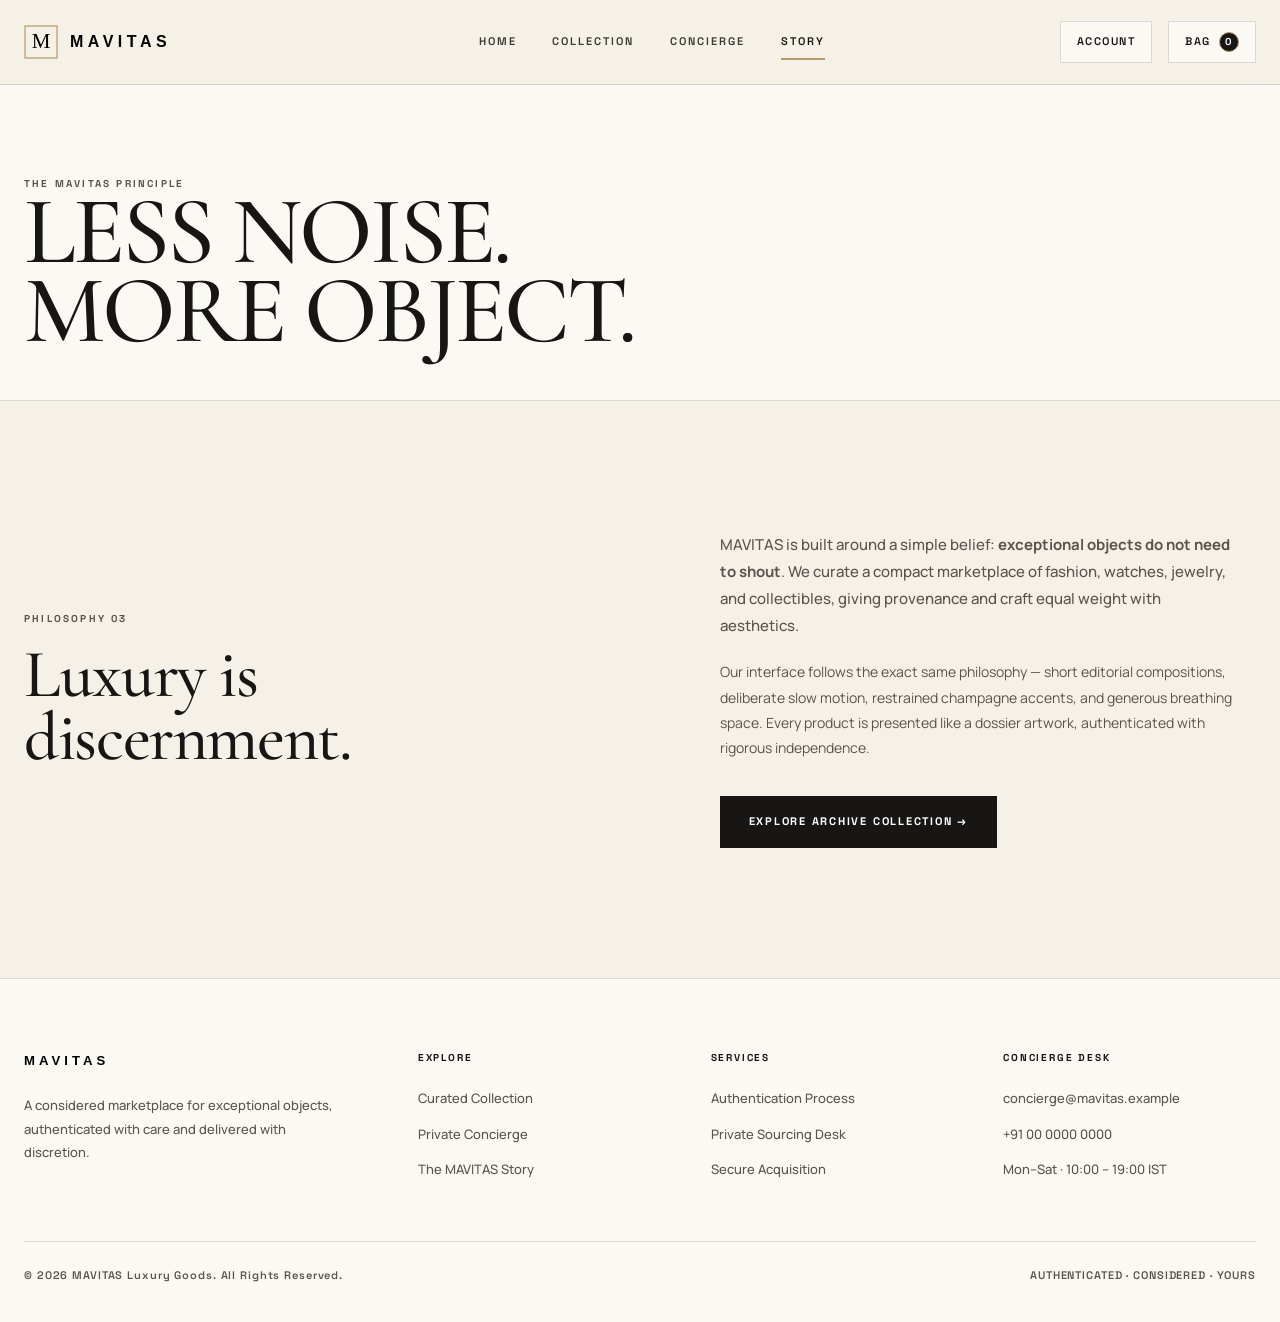
==== about.html @ 067c289b "FirstCommit" ====
<!doctype html>
<html lang="en">
<head>
  <meta charset="utf-8">
  <meta name="viewport" content="width=device-width, initial-scale=1">
  <title>The MAVITAS Story — Quiet Luxury Archive</title>
  <meta name="description" content="Learn about the MAVITAS principle: exceptional objects do not need to shout. Curated provenance and craft.">
  <link rel="stylesheet" href="assets/css/style.css">
</head>
<body>

  <!-- Navigation Header -->
  <header>
    <div class="container nav">
      <a class="logo" href="index.html" aria-label="MAVITAS Home">
        <img src="assets/images/logo.svg" alt="MAVITAS Logo">
      </a>

      <nav class="menu" aria-label="Main Navigation">
        <a href="index.html">Home</a>
        <a href="collection.html">Collection</a>
        <a href="concierge.html">Concierge</a>
        <a href="about.html" class="active">Story</a>
      </nav>

      <div class="actions">
        <a class="icon-btn" href="login.html">Account</a>
        <a class="icon-btn cart-trigger" href="checkout.html">Bag <span class="cart-count">0</span></a>
      </div>
    </div>
  </header>

  <main>
    <!-- Page Hero Section -->
    <section class="page-hero">
      <div class="container">
        <span class="eyebrow">THE MAVITAS PRINCIPLE</span>
        <h1>LESS NOISE.<br>MORE OBJECT.</h1>
      </div>
    </section>

    <!-- Editorial Story Content -->
    <section class="section container">
      <div class="hero-editorial" style="min-height: auto; padding: 20px 0;">
        <div>
          <span class="eyebrow" style="margin-bottom:16px;">PHILOSOPHY 03</span>
          <h2>Luxury is<br>discernment.</h2>
        </div>

        <div>
          <p class="lead" style="margin-top:0;">
            MAVITAS is built around a simple belief: <strong>exceptional objects do not need to shout</strong>. We curate a compact marketplace of fashion, watches, jewelry, and collectibles, giving provenance and craft equal weight with aesthetics.
          </p>
          <p style="color: var(--text-secondary); line-height: 1.8; margin-top: 20px;">
            Our interface follows the exact same philosophy — short editorial compositions, deliberate slow motion, restrained champagne accents, and generous breathing space. Every product is presented like a dossier artwork, authenticated with rigorous independence.
          </p>
          <div style="margin-top: 36px;">
            <a class="btn primary" href="collection.html">Explore Archive Collection →</a>
          </div>
        </div>
      </div>
    </section>
  </main>

  <!-- Footer Component -->
  <footer>
    <div class="container footer-grid">
      <div class="footer-brand">
        <a class="logo" href="index.html">
          <img src="assets/images/logo-wordmark.svg" alt="MAVITAS Wordmark" style="height: 22px;">
        </a>
        <p>
          A considered marketplace for exceptional objects, authenticated with care and delivered with discretion.
        </p>
      </div>

      <div>
        <div class="footer-title">Explore</div>
        <div class="footer-links">
          <a href="collection.html">Curated Collection</a>
          <a href="concierge.html">Private Concierge</a>
          <a href="about.html">The MAVITAS Story</a>
        </div>
      </div>

      <div>
        <div class="footer-title">Services</div>
        <div class="footer-links">
          <a href="concierge.html">Authentication Process</a>
          <a href="concierge.html">Private Sourcing Desk</a>
          <a href="checkout.html">Secure Acquisition</a>
        </div>
      </div>

      <div>
        <div class="footer-title">Concierge Desk</div>
        <div class="footer-links">
          <a href="mailto:concierge@mavitas.example">concierge@mavitas.example</a>
          <a href="tel:+910000000000">+91 00 0000 0000</a>
          <span>Mon–Sat · 10:00 – 19:00 IST</span>
        </div>
      </div>
    </div>

    <div class="container copyright-bar">
      <span>© 2026 MAVITAS Luxury Goods. All Rights Reserved.</span>
      <span>AUTHENTICATED · CONSIDERED · YOURS</span>
    </div>
  </footer>

  <script src="assets/js/main.js"></script>
</body>
</html>
---- assets/css/style.css ----
/* ==========================================================================
   MAVITAS Luxury Marketplace — Editorial Design System
   ========================================================================== */

@import url('https://fonts.googleapis.com/css2?family=Cormorant+Garamond:ital,wght@0,400;0,500;0,600;0,700;1,400;1,500&family=Manrope:wght@400;500;600;700&family=Space+Grotesk:wght@400;500;600;700&display=swap');

:root {
  /* Color Palette — Warm Ivory & Dark Espresso Contrast */
  --bg-primary: #F5F1E8;      /* Warm Ivory */
  --bg-secondary: #E8E0D2;    /* Stone */
  --bg-paper: #FBF9F4;        /* Light Cream Surface */
  --text-main: #171614;       /* Charcoal */
  --text-secondary: #59544D;  /* Dark Taupe for High Contrast */
  --accent-champagne: #B59A68;/* Champagne Gold */
  --accent-champagne-light: #D4BD91;
  --accent-espresso: #24221E; /* Dark Section Espresso */
  --border-line: rgba(23, 22, 20, 0.14);
  --border-champagne: rgba(181, 154, 104, 0.45);

  /* Typography */
  --font-serif: "Cormorant Garamond", Georgia, serif;
  --font-sans: "Manrope", -apple-system, sans-serif;
  --font-label: "Space Grotesk", sans-serif;

  /* Transitions */
  --transition-slow: 0.7s cubic-bezier(0.16, 1, 0.3, 1);
  --transition-medium: 0.4s cubic-bezier(0.16, 1, 0.3, 1);
  --transition-fast: 0.25s ease;
}

*, *::before, *::after {
  box-sizing: border-box;
}

html {
  scroll-behavior: smooth;
  font-size: 16px;
}

body {
  margin: 0;
  padding: 0;
  background-color: var(--bg-primary);
  color: var(--text-main);
  font-family: var(--font-sans);
  font-size: 14px;
  line-height: 1.8;
  -webkit-font-smoothing: antialiased;
  -moz-osx-font-smoothing: grayscale;
  opacity: 1;
  transition: opacity 0.4s ease;
  overflow-x: hidden;
}

body.page-transitioning {
  opacity: 0;
}

/* Custom Selection */
::selection {
  background: var(--accent-champagne);
  color: #FFFFFF;
}

a {
  color: inherit;
  text-decoration: none;
  transition: color var(--transition-fast);
}

img {
  max-width: 100%;
  height: auto;
  display: block;
}

/* Container */
.container {
  width: min(1240px, calc(100% - 48px));
  margin: 0 auto;
}

/* ==========================================================================
   Header & Navigation
   ========================================================================== */

header {
  position: sticky;
  top: 0;
  z-index: 90;
  background: rgba(245, 241, 232, 0.96);
  backdrop-filter: blur(16px);
  -webkit-backdrop-filter: blur(16px);
  border-bottom: 1px solid var(--border-line);
}

.nav {
  height: 84px;
  display: flex;
  align-items: center;
  justify-content: space-between;
  gap: 32px;
}

.logo {
  display: inline-flex;
  align-items: center;
  gap: 12px;
  color: var(--text-main);
}

.logo svg {
  height: 38px;
  width: auto;
}

.menu {
  display: flex;
  align-items: center;
  gap: 36px;
  font-family: var(--font-label);
  font-size: 11px;
  font-weight: 600;
  text-transform: uppercase;
  letter-spacing: 0.18em;
}

.menu a {
  position: relative;
  padding: 4px 0;
  color: var(--text-main);
  opacity: 0.85;
  transition: opacity var(--transition-fast);
}

.menu a:hover,
.menu a.active {
  opacity: 1;
  color: var(--text-main);
}

.menu a::after {
  content: "";
  position: absolute;
  left: 0;
  bottom: -4px;
  width: 0;
  height: 2px;
  background-color: var(--accent-champagne);
  transition: width var(--transition-medium);
}

.menu a:hover::after,
.menu a.active::after {
  width: 100%;
}

.actions {
  display: flex;
  align-items: center;
  gap: 16px;
}

.icon-btn {
  border: 1px solid var(--border-line);
  background: var(--bg-paper);
  font-family: var(--font-label);
  font-size: 11px;
  font-weight: 600;
  text-transform: uppercase;
  letter-spacing: 0.14em;
  color: var(--text-main);
  cursor: pointer;
  display: inline-flex;
  align-items: center;
  gap: 8px;
  padding: 10px 16px;
  transition: border-color var(--transition-fast), background-color var(--transition-fast);
}

.icon-btn:hover {
  border-color: var(--accent-champagne);
  background: #FFFFFF;
}

.cart-count {
  display: inline-grid;
  place-items: center;
  min-width: 20px;
  height: 20px;
  padding: 0 5px;
  border: 1px solid var(--accent-champagne);
  border-radius: 10px;
  font-size: 10px;
  font-weight: 700;
  color: #FFFFFF;
  background: var(--text-main);
}

/* ==========================================================================
   Typography & Buttons
   ========================================================================== */

.eyebrow, .label-small {
  font-family: var(--font-label);
  font-size: 10px;
  font-weight: 700;
  text-transform: uppercase;
  letter-spacing: 0.22em;
  color: var(--text-secondary);
  display: block;
}

h1, h2, h3, .heading-serif {
  font-family: var(--font-serif);
  font-weight: 500;
  margin: 0;
  color: var(--text-main);
}

h1 {
  font-size: clamp(64px, 8.5vw, 120px);
  line-height: 0.82;
  letter-spacing: -0.03em;
}

h2 {
  font-size: clamp(42px, 5.5vw, 68px);
  line-height: 0.92;
  letter-spacing: -0.02em;
}

h3 {
  font-size: clamp(24px, 3vw, 32px);
  line-height: 1.1;
}

p.lead {
  max-width: 520px;
  color: var(--text-secondary);
  font-size: 15px;
  line-height: 1.8;
  margin: 24px 0 0 0;
  font-weight: 500;
}

.btn {
  display: inline-flex;
  align-items: center;
  justify-content: center;
  gap: 12px;
  min-height: 52px;
  padding: 0 28px;
  border: 1px solid var(--text-main);
  background: transparent;
  color: var(--text-main);
  font-family: var(--font-label);
  font-size: 11px;
  font-weight: 700;
  letter-spacing: 0.16em;
  text-transform: uppercase;
  cursor: pointer;
  position: relative;
  overflow: hidden;
  transition: transform var(--transition-medium), border-color var(--transition-medium), background-color var(--transition-medium), color var(--transition-medium);
}

.btn.primary {
  background-color: var(--text-main);
  color: #FFFFFF;
}

.btn:hover {
  transform: translateY(-2px);
  border-color: var(--accent-champagne);
}

.btn.primary:hover {
  background-color: var(--accent-espresso);
  border-color: var(--accent-champagne);
  color: #FFFFFF;
}

.btn-arrow {
  transition: transform var(--transition-medium);
}

.btn:hover .btn-arrow {
  transform: translateX(6px);
}

.link {
  font-family: var(--font-label);
  font-size: 11px;
  font-weight: 700;
  text-transform: uppercase;
  letter-spacing: 0.16em;
  border-bottom: 1.5px solid var(--text-main);
  padding-bottom: 4px;
  display: inline-flex;
  align-items: center;
  gap: 8px;
  transition: border-color var(--transition-fast), color var(--transition-fast);
}

.link:hover {
  border-color: var(--accent-champagne);
  color: var(--accent-champagne);
}

/* ==========================================================================
   Editorial Homepage Sections
   ========================================================================== */

/* Hero Section */
.hero-editorial {
  min-height: calc(100vh - 84px);
  display: grid;
  grid-template-columns: 1.1fr 0.9fr;
  align-items: center;
  gap: 40px;
  padding: 60px 0 80px;
}

.hero-copy {
  display: flex;
  flex-direction: column;
  justify-content: center;
}

.hero-brand-mark {
  font-family: var(--font-label);
  font-size: 12px;
  font-weight: 700;
  letter-spacing: 0.3em;
  color: var(--accent-champagne);
  margin-bottom: 24px;
  text-transform: uppercase;
}

.hero h1 em {
  font-style: italic;
  font-weight: 400;
  color: var(--text-secondary);
}

.hero-actions {
  display: flex;
  gap: 16px;
  margin-top: 40px;
  align-items: center;
  flex-wrap: wrap;
}

.hero-frame {
  position: relative;
  height: min(620px, 75vh);
  background: var(--bg-secondary);
  border: 1px solid var(--border-line);
  overflow: hidden;
}

.hero-frame img {
  width: 100%;
  height: 100%;
  object-fit: cover;
  transition: transform var(--transition-slow);
}

.hero-frame:hover img {
  transform: scale(1.03);
}

.hero-frame-badge {
  position: absolute;
  bottom: 24px;
  left: 24px;
  background: rgba(23, 22, 20, 0.92);
  color: #FFFFFF;
  backdrop-filter: blur(12px);
  padding: 14px 20px;
  border: 1px solid var(--border-champagne);
  font-family: var(--font-label);
  font-size: 10px;
  font-weight: 600;
  letter-spacing: 0.16em;
  text-transform: uppercase;
  display: flex;
  align-items: center;
  gap: 10px;
}

.champagne-dot {
  width: 8px;
  height: 8px;
  background-color: var(--accent-champagne);
  border-radius: 50%;
  display: inline-block;
  box-shadow: 0 0 0 3px rgba(181, 154, 104, 0.35);
  animation: pulse-dot 3s infinite;
}

@keyframes pulse-dot {
  0%, 100% { transform: scale(1); opacity: 1; }
  50% { transform: scale(1.3); opacity: 0.7; }
}

/* Scarcity Ticker Strip */
.strip {
  border-top: 1px solid var(--border-line);
  border-bottom: 1px solid var(--border-line);
  padding: 20px 0;
  background: var(--bg-paper);
  overflow: hidden;
}

.ticker {
  white-space: nowrap;
  animation: ticker 32s linear infinite;
  font-family: var(--font-label);
  font-size: 11px;
  font-weight: 600;
  text-transform: uppercase;
  letter-spacing: 0.24em;
  color: var(--text-main);
}

.ticker span {
  margin: 0 36px;
  color: var(--accent-champagne);
}

@keyframes ticker {
  0% { transform: translateX(0); }
  100% { transform: translateX(-50%); }
}

/* Section Header */
.section {
  padding: 110px 0;
}

.section-head {
  display: flex;
  justify-content: space-between;
  align-items: flex-end;
  margin-bottom: 48px;
  border-bottom: 1px solid var(--border-line);
  padding-bottom: 24px;
}

.section-head-info {
  max-width: 600px;
}

/* Product Cards & Grid */
.grid {
  display: grid;
  grid-template-columns: repeat(3, 1fr);
  gap: 28px;
}

.card {
  background-color: var(--bg-paper);
  border: 1px solid var(--border-line);
  display: flex;
  flex-direction: column;
  position: relative;
  overflow: hidden;
  transition: border-color var(--transition-medium), transform var(--transition-medium), box-shadow var(--transition-medium);
}

.card:hover {
  border-color: var(--accent-champagne);
  transform: translateY(-4px);
  box-shadow: 0 16px 32px rgba(23, 22, 20, 0.06);
}

.card-media {
  aspect-ratio: 4 / 3;
  position: relative;
  overflow: hidden;
  background: var(--bg-secondary);
}

.card-media img {
  width: 100%;
  height: 100%;
  object-fit: cover;
  transition: transform var(--transition-slow);
}

.card:hover .card-media img {
  transform: scale(1.04);
}

.card-status-badge {
  position: absolute;
  top: 16px;
  left: 16px;
  background: rgba(23, 22, 20, 0.92);
  color: #FFFFFF;
  backdrop-filter: blur(8px);
  padding: 6px 12px;
  font-family: var(--font-label);
  font-size: 9px;
  font-weight: 700;
  letter-spacing: 0.18em;
  text-transform: uppercase;
  border: 1px solid var(--border-champagne);
  z-index: 3;
}

.card-body {
  padding: 24px;
  display: flex;
  flex-direction: column;
  flex-grow: 1;
  justify-content: space-between;
  background: var(--bg-paper);
}

.card-title {
  font-family: var(--font-serif);
  font-size: 26px;
  font-weight: 600;
  line-height: 1.1;
  margin-bottom: 12px;
  color: var(--text-main);
}

.card-meta {
  display: flex;
  align-items: center;
  justify-content: space-between;
  color: var(--text-secondary);
  font-size: 13px;
  border-top: 1px solid var(--border-line);
  padding-top: 14px;
  margin-top: auto;
}

.card-price {
  font-family: var(--font-label);
  font-weight: 700;
  color: var(--text-main);
  font-size: 15px;
}

.verified-tag {
  font-family: var(--font-label);
  font-size: 11px;
  font-weight: 600;
  letter-spacing: 0.12em;
  text-transform: uppercase;
  color: var(--accent-champagne);
  display: inline-flex;
  align-items: center;
  gap: 5px;
}

/* ==========================================================================
   Category Cards — Crisp Legibility & Dark Backdrop Overlay
   ========================================================================== */

.category-card {
  position: relative;
  height: 440px;
  overflow: hidden;
  background: var(--accent-espresso);
  color: #FFFFFF;
  display: flex;
  flex-direction: column;
  justify-content: flex-end;
  padding: 0;
  border: 1px solid var(--border-line);
  transition: border-color var(--transition-medium), transform var(--transition-medium);
}

.category-card:hover {
  border-color: var(--accent-champagne);
  transform: translateY(-4px);
}

.category-card-bg {
  position: absolute;
  inset: 0;
  z-index: 0;
  transition: transform var(--transition-slow);
}

.category-card-bg img {
  width: 100%;
  height: 100%;
  object-fit: cover;
  filter: brightness(0.9);
}

.category-card:hover .category-card-bg {
  transform: scale(1.05);
}

/* Dark Gradient Overlay for Guaranteed Text Contrast */
.category-card-overlay {
  position: absolute;
  inset: 0;
  background: linear-gradient(180deg, rgba(23, 22, 20, 0.1) 0%, rgba(23, 22, 20, 0.65) 50%, rgba(23, 22, 20, 0.95) 100%);
  z-index: 1;
}

/* Category Text Content Container with Glass Backdrop */
.category-card-content {
  position: relative;
  z-index: 2;
  padding: 28px 32px;
  background: rgba(23, 22, 20, 0.85);
  backdrop-filter: blur(10px);
  -webkit-backdrop-filter: blur(10px);
  border-top: 1px solid var(--border-champagne);
  margin-top: auto;
}

.category-card-content .eyebrow {
  color: var(--accent-champagne-light) !important;
  font-weight: 700;
  letter-spacing: 0.2em;
  margin-bottom: 6px;
}

.category-card h3 {
  font-size: 38px;
  font-weight: 500;
  color: #FFFFFF !important;
  margin: 4px 0 10px 0;
  text-shadow: 0 2px 4px rgba(0,0,0,0.5);
}

.category-card-desc {
  font-size: 13px;
  color: #E8E0D2 !important;
  line-height: 1.6;
  margin: 0;
  font-weight: 400;
}

/* ==========================================================================
   Authentication Pipeline ("Verified by MAVITAS")
   ========================================================================== */

.dark-section {
  background-color: var(--accent-espresso);
  color: #FFFFFF;
  padding: 110px 0;
  position: relative;
}

.dark-section h2, .dark-section h3 {
  color: #FFFFFF;
}

.dark-section .eyebrow {
  color: var(--accent-champagne-light);
}

.dark-section .text-muted {
  color: #D8CBB5;
}

.auth-pipeline {
  display: grid;
  grid-template-columns: repeat(4, 1fr);
  gap: 24px;
  margin-top: 60px;
}

.auth-step {
  background: rgba(255, 255, 255, 0.05);
  border: 1px solid rgba(181, 154, 104, 0.3);
  padding: 32px 24px;
  position: relative;
  transition: border-color var(--transition-medium), background var(--transition-medium);
}

.auth-step:hover,
.auth-step.active {
  border-color: var(--accent-champagne);
  background: rgba(181, 154, 104, 0.12);
}

.auth-num {
  font-family: var(--font-serif);
  font-size: 48px;
  line-height: 1;
  color: var(--accent-champagne-light);
  margin-bottom: 20px;
  font-weight: 500;
}

.auth-step-title {
  font-family: var(--font-label);
  font-size: 12px;
  font-weight: 700;
  letter-spacing: 0.16em;
  text-transform: uppercase;
  margin-bottom: 10px;
  color: #FFFFFF;
}

.auth-step-desc {
  font-size: 13px;
  color: #E8E0D2;
  line-height: 1.7;
}

/* ==========================================================================
   Page Hero & Collection Catalogue Page
   ========================================================================== */

.page-hero {
  padding: 90px 0 50px;
  border-bottom: 1px solid var(--border-line);
  background: var(--bg-paper);
}

.page-hero h1 {
  font-size: clamp(56px, 7.5vw, 100px);
}

.filters-bar {
  display: flex;
  align-items: center;
  justify-content: space-between;
  gap: 20px;
  margin-top: 36px;
  flex-wrap: wrap;
}

.filters-group {
  display: flex;
  gap: 8px;
  flex-wrap: wrap;
}

.filter-btn {
  border: 1px solid var(--border-line);
  padding: 10px 18px;
  font-family: var(--font-label);
  font-size: 10px;
  font-weight: 700;
  text-transform: uppercase;
  letter-spacing: 0.14em;
  background: var(--bg-primary);
  color: var(--text-main);
  cursor: pointer;
  transition: var(--transition-fast);
}

.filter-btn:hover,
.filter-btn.active {
  background: var(--text-main);
  color: #FFFFFF;
  border-color: var(--text-main);
}

.sort-select {
  border: 1px solid var(--border-line);
  padding: 10px 16px;
  font-family: var(--font-label);
  font-size: 10px;
  font-weight: 700;
  letter-spacing: 0.14em;
  text-transform: uppercase;
  background: var(--bg-primary);
  color: var(--text-main);
  outline: none;
  cursor: pointer;
}

/* ==========================================================================
   Product Dossier Detail Page (`product.html`)
   ========================================================================== */

.product-dossier {
  display: grid;
  grid-template-columns: 1.15fr 0.85fr;
  gap: 64px;
  padding: 70px 0 110px;
}

.dossier-gallery {
  display: flex;
  flex-direction: column;
  gap: 16px;
}

.gallery-main-frame {
  height: 600px;
  background: var(--bg-secondary);
  border: 1px solid var(--border-line);
  position: relative;
  overflow: hidden;
  cursor: zoom-in;
}

.gallery-main-frame img {
  width: 100%;
  height: 100%;
  object-fit: cover;
  transition: transform 0.4s ease;
}

.gallery-thumbs {
  display: flex;
  gap: 14px;
}

.thumb-item {
  width: 90px;
  height: 90px;
  border: 1px solid var(--border-line);
  background: var(--bg-secondary);
  overflow: hidden;
  cursor: pointer;
  opacity: 0.65;
  transition: var(--transition-fast);
}

.thumb-item.active,
.thumb-item:hover {
  opacity: 1;
  border-color: var(--accent-champagne);
}

.thumb-item img {
  width: 100%;
  height: 100%;
  object-fit: cover;
}

.dossier-info {
  display: flex;
  flex-direction: column;
}

.dossier-info h1 {
  font-size: clamp(44px, 5vw, 68px);
  margin: 14px 0 20px;
}

.dossier-price {
  font-family: var(--font-label);
  font-size: 24px;
  font-weight: 700;
  color: var(--text-main);
  margin-bottom: 24px;
}

.dossier-spec-table {
  border-top: 1px solid var(--border-line);
  margin: 32px 0;
}

.spec-row {
  display: flex;
  justify-content: space-between;
  padding: 14px 0;
  border-bottom: 1px solid var(--border-line);
  font-size: 13.5px;
}

.spec-row span {
  color: var(--text-secondary);
  font-weight: 500;
}

.spec-row strong {
  font-weight: 700;
  color: var(--text-main);
}

.dossier-badges {
  display: flex;
  gap: 12px;
  margin-bottom: 28px;
  flex-wrap: wrap;
}

.dossier-badge {
  font-family: var(--font-label);
  font-size: 10px;
  font-weight: 700;
  letter-spacing: 0.14em;
  text-transform: uppercase;
  border: 1px solid var(--border-champagne);
  padding: 6px 12px;
  background: var(--text-main);
  color: #FFFFFF;
}

/* ==========================================================================
   Slide-Out Collection Drawer
   ========================================================================== */

.drawer-curtain {
  position: fixed;
  inset: 0;
  background: rgba(23, 22, 20, 0.65);
  backdrop-filter: blur(4px);
  z-index: 200;
  opacity: 0;
  pointer-events: none;
  transition: opacity 0.4s ease;
}

.drawer-curtain.open {
  opacity: 1;
  pointer-events: auto;
}

.cart-drawer {
  position: fixed;
  top: 0;
  right: 0;
  width: min(460px, 100%);
  height: 100vh;
  background: var(--bg-paper);
  border-left: 1px solid var(--border-line);
  z-index: 210;
  transform: translateX(100%);
  transition: transform 0.5s cubic-bezier(0.16, 1, 0.3, 1);
  display: flex;
  flex-direction: column;
}

.drawer-curtain.open + .cart-drawer,
.cart-drawer.open {
  transform: translateX(0);
}

.drawer-header {
  padding: 28px;
  border-bottom: 1px solid var(--border-line);
  display: flex;
  align-items: center;
  justify-content: space-between;
}

.drawer-header h3 {
  font-family: var(--font-label);
  font-size: 13px;
  font-weight: 700;
  letter-spacing: 0.18em;
  text-transform: uppercase;
}

.drawer-close {
  background: none;
  border: none;
  font-size: 24px;
  cursor: pointer;
  color: var(--text-main);
  padding: 4px;
}

.drawer-items {
  padding: 28px;
  flex-grow: 1;
  overflow-y: auto;
  display: flex;
  flex-direction: column;
  gap: 20px;
}

.drawer-item {
  display: flex;
  gap: 16px;
  border-bottom: 1px solid var(--border-line);
  padding-bottom: 20px;
}

.drawer-item-img {
  width: 76px;
  height: 76px;
  background: var(--bg-secondary);
  border: 1px solid var(--border-line);
  object-fit: cover;
}

.drawer-item-details {
  flex-grow: 1;
  display: flex;
  flex-direction: column;
  justify-content: space-between;
}

.drawer-item-name {
  font-family: var(--font-serif);
  font-size: 20px;
  font-weight: 600;
  line-height: 1.1;
  color: var(--text-main);
}

.drawer-item-price {
  font-family: var(--font-label);
  font-size: 13px;
  font-weight: 700;
  color: var(--text-main);
}

.drawer-item-remove {
  font-family: var(--font-label);
  font-size: 10px;
  font-weight: 600;
  letter-spacing: 0.12em;
  text-transform: uppercase;
  color: var(--text-secondary);
  background: none;
  border: none;
  padding: 0;
  cursor: pointer;
  text-align: left;
}

.drawer-item-remove:hover {
  color: var(--text-main);
  text-decoration: underline;
}

.drawer-footer {
  padding: 28px;
  border-top: 1px solid var(--border-line);
  background: var(--bg-primary);
}

.drawer-subtotal {
  display: flex;
  justify-content: space-between;
  align-items: center;
  font-size: 14px;
  margin-bottom: 20px;
}

.drawer-subtotal strong {
  font-family: var(--font-label);
  font-size: 18px;
  font-weight: 700;
}

/* ==========================================================================
   Checkout & Confirmation Pages
   ========================================================================== */

.checkout-grid {
  display: grid;
  grid-template-columns: 1.1fr 0.9fr;
  gap: 60px;
  padding: 70px 0;
}

.form-box-editorial {
  background: var(--bg-paper);
  border: 1px solid var(--border-line);
  padding: 40px;
}

.field {
  margin-bottom: 24px;
}

.field label {
  display: block;
  font-family: var(--font-label);
  font-size: 10px;
  font-weight: 700;
  text-transform: uppercase;
  letter-spacing: 0.14em;
  margin-bottom: 8px;
  color: var(--text-main);
}

.field input,
.field select,
.field textarea {
  width: 100%;
  padding: 14px 16px;
  border: 1px solid var(--border-line);
  background: var(--bg-primary);
  color: var(--text-main);
  font-family: var(--font-sans);
  font-size: 14px;
  font-weight: 500;
  outline: none;
  transition: border-color var(--transition-fast);
}

.field input:focus,
.field select:focus,
.field textarea:focus {
  border-color: var(--accent-champagne);
}

/* Confirmation Page */
.confirmation-container {
  max-width: 680px;
  margin: 90px auto 120px;
  background: var(--bg-paper);
  border: 1px solid var(--border-line);
  padding: 60px 48px;
  text-align: center;
}

.confirmation-badge {
  width: 64px;
  height: 64px;
  border: 1.5px solid var(--accent-champagne);
  border-radius: 50%;
  display: grid;
  place-items: center;
  margin: 0 auto 32px;
  color: var(--accent-champagne);
  font-size: 28px;
  background: var(--bg-primary);
}

.confirmation-order-num {
  font-family: var(--font-label);
  font-size: 12px;
  font-weight: 700;
  letter-spacing: 0.2em;
  color: var(--accent-champagne);
  margin-bottom: 12px;
}

.order-receipt {
  border-top: 1px solid var(--border-line);
  border-bottom: 1px solid var(--border-line);
  margin: 36px 0;
  padding: 24px 0;
  text-align: left;
}

.receipt-row {
  display: flex;
  justify-content: space-between;
  padding: 10px 0;
  font-size: 13.5px;
}

.receipt-row span {
  color: var(--text-main);
  font-weight: 500;
}

.receipt-row strong {
  font-family: var(--font-label);
  font-weight: 700;
}

/* ==========================================================================
   Footer Component
   ========================================================================== */

footer {
  border-top: 1px solid var(--border-line);
  padding: 70px 0 36px;
  background: var(--bg-paper);
}

.footer-grid {
  display: grid;
  grid-template-columns: 1.4fr 1fr 1fr 1fr;
  gap: 40px;
}

.footer-brand p {
  color: var(--text-secondary);
  font-size: 13px;
  max-width: 320px;
  margin-top: 16px;
  font-weight: 500;
}

.footer-title {
  font-family: var(--font-label);
  font-size: 10px;
  font-weight: 700;
  text-transform: uppercase;
  letter-spacing: 0.18em;
  margin-bottom: 20px;
  color: var(--text-main);
}

.footer-links {
  display: flex;
  flex-direction: column;
  gap: 12px;
  font-size: 13px;
  color: var(--text-secondary);
  font-weight: 500;
}

.footer-links a:hover {
  color: var(--text-main);
}

.copyright-bar {
  margin-top: 60px;
  padding-top: 24px;
  border-top: 1px solid var(--border-line);
  display: flex;
  justify-content: space-between;
  color: var(--text-secondary);
  font-size: 11px;
  font-family: var(--font-label);
  font-weight: 600;
  letter-spacing: 0.08em;
}

/* ==========================================================================
   Custom Floating Cursor
   ========================================================================== */

.custom-cursor {
  position: fixed;
  top: 0;
  left: 0;
  width: 44px;
  height: 44px;
  border: 1px solid var(--accent-champagne);
  border-radius: 50%;
  pointer-events: none;
  z-index: 9999;
  display: flex;
  align-items: center;
  justify-content: center;
  transform: translate(-50%, -50%) scale(0.5);
  opacity: 0;
  transition: transform 0.25s ease, opacity 0.25s ease, background-color 0.25s ease;
}

.custom-cursor-text {
  font-family: var(--font-label);
  font-size: 9px;
  font-weight: 700;
  letter-spacing: 0.14em;
  text-transform: uppercase;
  color: #FFFFFF;
  display: none;
}

.custom-cursor.active {
  opacity: 1;
  transform: translate(-50%, -50%) scale(1);
}

.custom-cursor.hovering-card {
  opacity: 1;
  transform: translate(-50%, -50%) scale(1.4);
  background: var(--text-main);
  border-color: var(--text-main);
}

.custom-cursor.hovering-card .custom-cursor-text {
  display: block;
}

/* ==========================================================================
   Accessibility & Mobile Responsive
   ========================================================================== */

@media (prefers-reduced-motion: reduce) {
  *, ::before, ::after {
    animation-duration: 0.01ms !important;
    animation-iteration-count: 1 !important;
    transition-duration: 0.01ms !important;
    scroll-behavior: auto !important;
  }
}

@media (max-width: 900px) {
  .menu {
    display: none;
  }

  .hero-editorial {
    grid-template-columns: 1fr;
    padding: 30px 0 60px;
  }

  .hero-frame {
    height: 420px;
  }

  .grid {
    grid-template-columns: 1fr;
  }

  .auth-pipeline {
    grid-template-columns: 1fr 1fr;
  }

  .product-dossier, .checkout-grid {
    grid-template-columns: 1fr;
    gap: 40px;
  }

  .gallery-main-frame {
    height: 400px;
  }

  .footer-grid {
    grid-template-columns: 1fr 1fr;
  }

  .custom-cursor {
    display: none !important;
  }
}

@media (max-width: 580px) {
  .auth-pipeline, .footer-grid {
    grid-template-columns: 1fr;
  }

  .confirmation-container {
    padding: 40px 24px;
  }
}
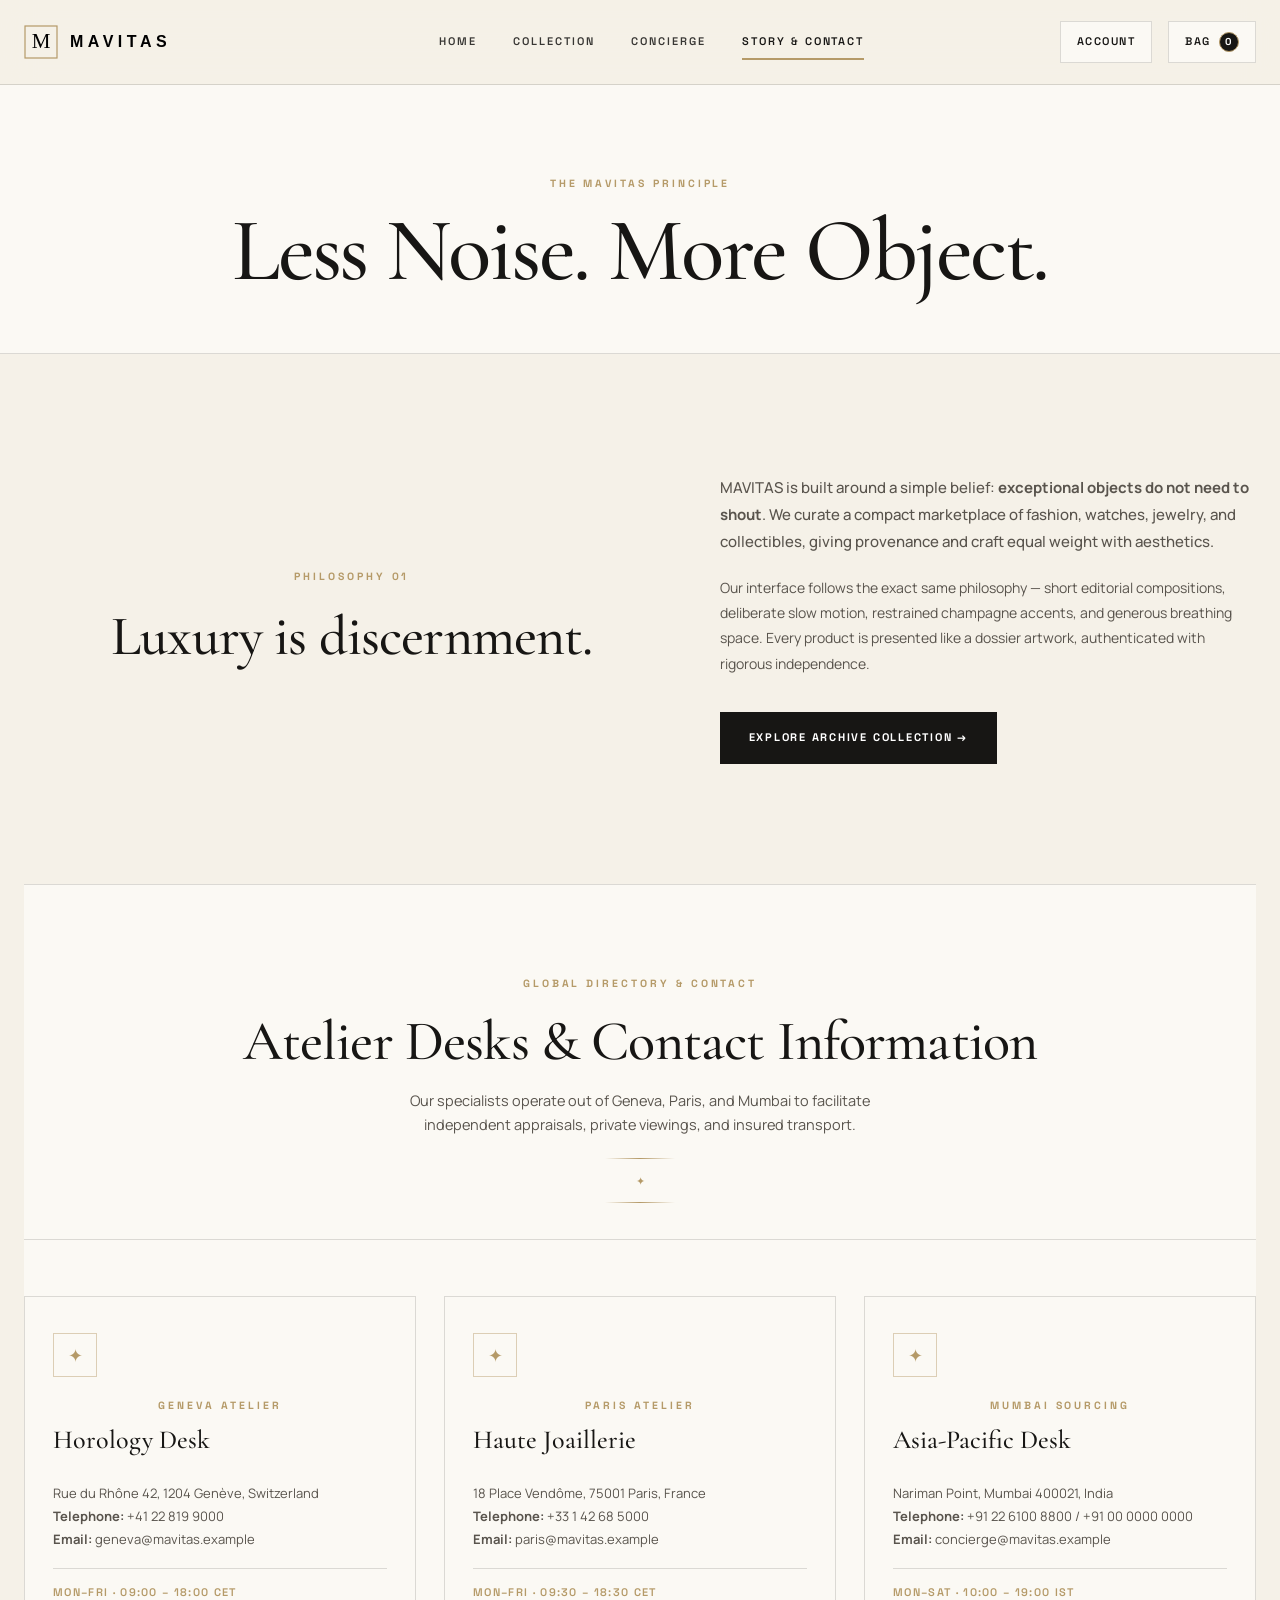
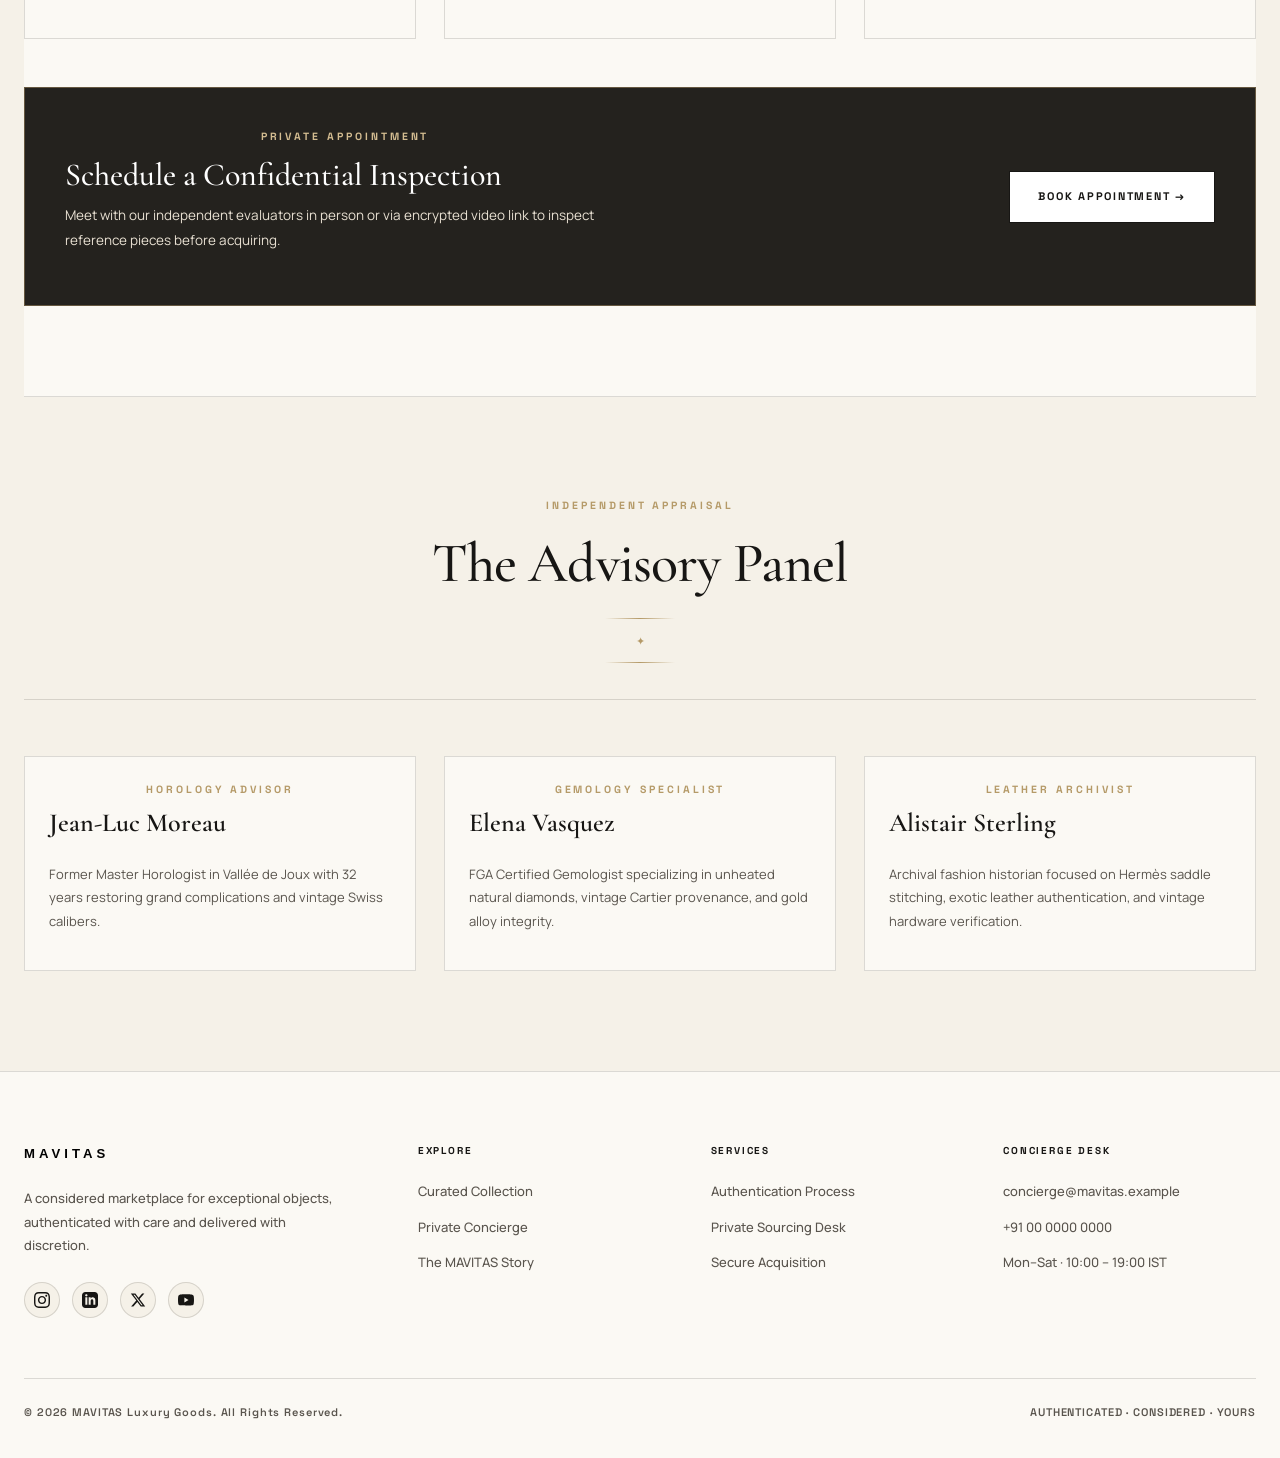
==== commit 188ef43d: "Refine section headings with center alignment, gold accent dividers, and improved typography" ====
--- a/about.html
+++ b/about.html
@@ -3,8 +3,8 @@
 <head>
   <meta charset="utf-8">
   <meta name="viewport" content="width=device-width, initial-scale=1">
-  <title>The MAVITAS Story — Quiet Luxury Archive</title>
-  <meta name="description" content="Learn about the MAVITAS principle: exceptional objects do not need to shout. Curated provenance and craft.">
+  <title>The MAVITAS Story & Contact — Quiet Luxury Archive</title>
+  <meta name="description" content="Learn about the MAVITAS principle and access our global atelier contact details in Geneva, Paris, and Mumbai.">
   <link rel="stylesheet" href="assets/css/style.css">
 </head>
 <body>
@@ -20,7 +20,7 @@
         <a href="index.html">Home</a>
         <a href="collection.html">Collection</a>
         <a href="concierge.html">Concierge</a>
-        <a href="about.html" class="active">Story</a>
+        <a href="about.html" class="active">Story & Contact</a>
       </nav>
 
       <div class="actions">
@@ -35,20 +35,20 @@
     <section class="page-hero">
       <div class="container">
         <span class="eyebrow">THE MAVITAS PRINCIPLE</span>
-        <h1>LESS NOISE.<br>MORE OBJECT.</h1>
-      </div>
-    </section>
-
-    <!-- Editorial Story Content -->
+        <h1>Less Noise. More Object.</h1>
+      </div>
+    </section>
+
+    <!-- Editorial Philosophy Section -->
     <section class="section container">
       <div class="hero-editorial" style="min-height: auto; padding: 20px 0;">
         <div>
-          <span class="eyebrow" style="margin-bottom:16px;">PHILOSOPHY 03</span>
-          <h2>Luxury is<br>discernment.</h2>
+          <span class="eyebrow" style="margin-bottom:16px;">PHILOSOPHY 01</span>
+          <h2>Luxury is discernment.</h2>
         </div>
 
         <div>
-          <p class="lead" style="margin-top:0;">
+          <p class="lead" style="margin-top:0; text-align:left;">
             MAVITAS is built around a simple belief: <strong>exceptional objects do not need to shout</strong>. We curate a compact marketplace of fashion, watches, jewelry, and collectibles, giving provenance and craft equal weight with aesthetics.
           </p>
           <p style="color: var(--text-secondary); line-height: 1.8; margin-top: 20px;">
@@ -60,9 +60,111 @@
         </div>
       </div>
     </section>
+
+    <!-- Section 2: NEW - Global Contact Information & Atelier Desks -->
+    <section class="section container" style="background: var(--bg-paper); border-top: 1px solid var(--border-line); border-bottom: 1px solid var(--border-line); padding: 90px 0;">
+      <div class="section-head">
+        <span class="eyebrow">GLOBAL DIRECTORY & CONTACT</span>
+        <h2>Atelier Desks & Contact Information</h2>
+        <p style="color:var(--text-secondary); max-width:540px; font-size:14.5px; line-height:1.7; text-align:center;">
+          Our specialists operate out of Geneva, Paris, and Mumbai to facilitate independent appraisals, private viewings, and insured transport.
+        </p>
+        <div class="section-head-divider"><span>✦</span></div>
+      </div>
+
+      <div class="contact-grid">
+        <!-- Contact Card 1: Geneva -->
+        <div class="contact-card">
+          <div class="contact-card-icon">✦</div>
+          <span class="eyebrow" style="color:var(--accent-champagne); margin-bottom:8px;">GENEVA ATELIER</span>
+          <h3 style="font-size:26px; margin-bottom:12px;">Horology Desk</h3>
+          <p style="color:var(--text-secondary); font-size:13px; margin-bottom:16px;">
+            Rue du Rhône 42, 1204 Genève, Switzerland<br>
+            <strong>Telephone:</strong> +41 22 819 9000<br>
+            <strong>Email:</strong> geneva@mavitas.example
+          </p>
+          <span class="verified-tag">Mon–Fri · 09:00 – 18:00 CET</span>
+        </div>
+
+        <!-- Contact Card 2: Paris -->
+        <div class="contact-card">
+          <div class="contact-card-icon">✦</div>
+          <span class="eyebrow" style="color:var(--accent-champagne); margin-bottom:8px;">PARIS ATELIER</span>
+          <h3 style="font-size:26px; margin-bottom:12px;">Haute Joaillerie</h3>
+          <p style="color:var(--text-secondary); font-size:13px; margin-bottom:16px;">
+            18 Place Vendôme, 75001 Paris, France<br>
+            <strong>Telephone:</strong> +33 1 42 68 5000<br>
+            <strong>Email:</strong> paris@mavitas.example
+          </p>
+          <span class="verified-tag">Mon–Fri · 09:30 – 18:30 CET</span>
+        </div>
+
+        <!-- Contact Card 3: Mumbai -->
+        <div class="contact-card">
+          <div class="contact-card-icon">✦</div>
+          <span class="eyebrow" style="color:var(--accent-champagne); margin-bottom:8px;">MUMBAI SOURCING</span>
+          <h3 style="font-size:26px; margin-bottom:12px;">Asia-Pacific Desk</h3>
+          <p style="color:var(--text-secondary); font-size:13px; margin-bottom:16px;">
+            Nariman Point, Mumbai 400021, India<br>
+            <strong>Telephone:</strong> +91 22 6100 8800 / +91 00 0000 0000<br>
+            <strong>Email:</strong> concierge@mavitas.example
+          </p>
+          <span class="verified-tag">Mon–Sat · 10:00 – 19:00 IST</span>
+        </div>
+      </div>
+
+      <!-- Private Appointment Booking Banner -->
+      <div style="margin-top: 48px; background: var(--accent-espresso); color: #FFFFFF; padding: 40px; border: 1px solid var(--border-champagne); display: flex; justify-content: space-between; align-items: center; flex-wrap: wrap; gap: 24px;">
+        <div>
+          <span class="eyebrow" style="color:var(--accent-champagne-light); margin-bottom:8px;">PRIVATE APPOINTMENT</span>
+          <h3 style="color:#FFFFFF; font-size:32px;">Schedule a Confidential Inspection</h3>
+          <p style="color:#E8E0D2; font-size:13.5px; margin-top:8px; max-width:560px;">
+            Meet with our independent evaluators in person or via encrypted video link to inspect reference pieces before acquiring.
+          </p>
+        </div>
+        <a class="btn primary" href="concierge.html" style="background:#FFFFFF; color:var(--text-main);">
+          Book Appointment →
+        </a>
+      </div>
+    </section>
+
+    <!-- Section 3: NEW - Independent Advisory Panel -->
+    <section class="section container">
+      <div class="section-head">
+        <span class="eyebrow">INDEPENDENT APPRAISAL</span>
+        <h2>The Advisory Panel</h2>
+        <div class="section-head-divider"><span>✦</span></div>
+      </div>
+
+      <div class="grid">
+        <div class="card">
+          <div class="card-body">
+            <span class="eyebrow" style="color:var(--accent-champagne); margin-bottom:10px;">HOROLOGY ADVISOR</span>
+            <div class="card-title">Jean-Luc Moreau</div>
+            <p style="color:var(--text-secondary); font-size:13px;">Former Master Horologist in Vallée de Joux with 32 years restoring grand complications and vintage Swiss calibers.</p>
+          </div>
+        </div>
+
+        <div class="card">
+          <div class="card-body">
+            <span class="eyebrow" style="color:var(--accent-champagne); margin-bottom:10px;">GEMOLOGY SPECIALIST</span>
+            <div class="card-title">Elena Vasquez</div>
+            <p style="color:var(--text-secondary); font-size:13px;">FGA Certified Gemologist specializing in unheated natural diamonds, vintage Cartier provenance, and gold alloy integrity.</p>
+          </div>
+        </div>
+
+        <div class="card">
+          <div class="card-body">
+            <span class="eyebrow" style="color:var(--accent-champagne); margin-bottom:10px;">LEATHER ARCHIVIST</span>
+            <div class="card-title">Alistair Sterling</div>
+            <p style="color:var(--text-secondary); font-size:13px;">Archival fashion historian focused on Hermès saddle stitching, exotic leather authentication, and vintage hardware verification.</p>
+          </div>
+        </div>
+      </div>
+    </section>
   </main>
 
-  <!-- Footer Component -->
+  <!-- Footer Component with Social Icons -->
   <footer>
     <div class="container footer-grid">
       <div class="footer-brand">
@@ -72,6 +174,22 @@
         <p>
           A considered marketplace for exceptional objects, authenticated with care and delivered with discretion.
         </p>
+
+        <!-- Social Icons -->
+        <div class="footer-socials">
+          <a href="https://instagram.com" target="_blank" rel="noopener" class="social-icon" aria-label="Instagram">
+            <svg viewBox="0 0 24 24"><path d="M12 2.163c3.204 0 3.584.012 4.85.07 3.252.148 4.771 1.691 4.919 4.919.058 1.265.069 1.645.069 4.849 0 3.205-.012 3.584-.069 4.849-.149 3.225-1.664 4.771-4.919 4.919-1.266.058-1.644.07-4.85.07-3.204 0-3.584-.012-4.849-.07-3.26-.149-4.771-1.699-4.919-4.92-.058-1.265-.07-1.644-.07-4.849 0-3.204.013-3.583.07-4.849.149-3.227 1.664-4.771 4.919-4.919 1.266-.057 1.645-.069 4.849-.069zm0-2.163c-3.259 0-3.667.014-4.947.072-4.358.2-6.78 2.618-6.98 6.98-.059 1.281-.073 1.689-.073 4.948 0 3.259.014 3.668.072 4.948.2 4.358 2.618 6.78 6.98 6.98 1.281.058 1.689.072 4.948.072 3.259 0 3.668-.014 4.948-.072 4.354-.2 6.782-2.618 6.979-6.98.059-1.28.073-1.689.073-4.948 0-3.259-.014-3.667-.072-4.947-.196-4.354-2.617-6.78-6.979-6.98-1.281-.059-1.69-.073-4.949-.073zm0 5.838c-3.403 0-6.162 2.759-6.162 6.162s2.759 6.163 6.162 6.163 6.162-2.759 6.162-6.163c0-3.403-2.759-6.162-6.162-6.162zm0 10.162c-2.209 0-4-1.79-4-4 0-2.209 1.791-4 4-4s4 1.791 4 4c0 2.21-1.791 4-4 4zm6.406-11.845c-.796 0-1.441.645-1.441 1.44s.645 1.44 1.441 1.44c.795 0 1.439-.645 1.439-1.44s-.644-1.44-1.439-1.44z"/></svg>
+          </a>
+          <a href="https://linkedin.com" target="_blank" rel="noopener" class="social-icon" aria-label="LinkedIn">
+            <svg viewBox="0 0 24 24"><path d="M19 0h-14c-2.761 0-5 2.239-5 5v14c0 2.761 2.239 5 5 5h14c2.762 0 5-2.239 5-5v-14c0-2.761-2.238-5-5-5zm-11 19h-3v-11h3v11zm-1.5-12.268c-.966 0-1.75-.79-1.75-1.764s.784-1.764 1.75-1.764 1.75.79 1.75 1.764-.783 1.764-1.75 1.764zm13.5 12.268h-3v-5.604c0-3.368-4-3.113-4 0v5.604h-3v-11h3v1.765c1.396-2.586 7-2.777 7 2.476v6.759z"/></svg>
+          </a>
+          <a href="https://x.com" target="_blank" rel="noopener" class="social-icon" aria-label="X Twitter">
+            <svg viewBox="0 0 24 24"><path d="M18.244 2.25h3.308l-7.227 8.26 8.502 11.24H16.17l-5.214-6.817L4.99 21.75H1.68l7.73-8.835L1.254 2.25H8.08l4.713 6.231zm-1.161 17.52h1.833L7.084 4.126H5.117z"/></svg>
+          </a>
+          <a href="https://youtube.com" target="_blank" rel="noopener" class="social-icon" aria-label="YouTube">
+            <svg viewBox="0 0 24 24"><path d="M23.498 6.186a3.016 3.016 0 0 0-2.122-2.136C19.505 3.545 12 3.545 12 3.545s-7.505 0-9.377.505A3.017 3.017 0 0 0 .502 6.186C0 8.07 0 12 0 12s0 3.93.502 5.814a3.016 3.016 0 0 0 2.122 2.136c1.871.505 9.376.505 9.376.505s7.505 0 9.377-.505a3.015 3.015 0 0 0 2.122-2.136C24 15.93 24 12 24 12s0-3.93-.502-5.814zM9.545 15.568V8.432L15.818 12l-6.273 3.568z"/></svg>
+          </a>
+        </div>
       </div>
 
       <div>
--- a/assets/css/style.css
+++ b/assets/css/style.css
@@ -74,7 +74,6 @@
   display: block;
 }
 
-/* Container */
 .container {
   width: min(1240px, calc(100% - 48px));
   margin: 0 auto;
@@ -198,17 +197,21 @@
 }
 
 /* ==========================================================================
-   Typography & Buttons
+   Typography & Center-Aligned Section Headings
    ========================================================================== */
 
 .eyebrow, .label-small {
   font-family: var(--font-label);
-  font-size: 10px;
-  font-weight: 700;
-  text-transform: uppercase;
-  letter-spacing: 0.22em;
-  color: var(--text-secondary);
+  font-size: 10.5px;
+  font-weight: 700;
+  text-transform: uppercase;
+  letter-spacing: 0.28em;
+  color: var(--accent-champagne);
   display: block;
+  text-align: center;
+  margin-left: auto;
+  margin-right: auto;
+  margin-bottom: 14px;
 }
 
 h1, h2, h3, .heading-serif {
@@ -219,31 +222,104 @@
 }
 
 h1 {
-  font-size: clamp(64px, 8.5vw, 120px);
-  line-height: 0.82;
-  letter-spacing: -0.03em;
+  font-size: clamp(52px, 7vw, 100px);
+  line-height: 1.05;
+  letter-spacing: -0.025em;
+  text-align: center;
 }
 
 h2 {
-  font-size: clamp(42px, 5.5vw, 68px);
-  line-height: 0.92;
-  letter-spacing: -0.02em;
+  font-size: clamp(34px, 4.5vw, 56px);
+  line-height: 1.2;
+  letter-spacing: -0.015em;
+  text-align: center;
 }
 
 h3 {
   font-size: clamp(24px, 3vw, 32px);
-  line-height: 1.1;
+  line-height: 1.25;
 }
 
 p.lead {
-  max-width: 520px;
+  max-width: 580px;
   color: var(--text-secondary);
   font-size: 15px;
   line-height: 1.8;
-  margin: 24px 0 0 0;
+  margin: 24px auto 0 auto;
   font-weight: 500;
-}
-
+  text-align: center;
+}
+
+/* Section Header — Beautiful Center Alignment & Symmetry */
+.section-head {
+  display: flex;
+  flex-direction: column;
+  align-items: center;
+  justify-content: center;
+  text-align: center;
+  margin-bottom: 56px;
+  border-bottom: 1px solid var(--border-line);
+  padding-bottom: 36px;
+  position: relative;
+  width: 100%;
+}
+
+.section-head > div,
+.section-head-info {
+  display: flex;
+  flex-direction: column;
+  align-items: center;
+  justify-content: center;
+  text-align: center;
+  width: 100%;
+}
+
+.section-head h2 {
+  max-width: 820px;
+  margin: 0 auto;
+  text-align: center;
+}
+
+.section-head p {
+  max-width: 620px;
+  margin: 14px auto 0 auto;
+  color: var(--text-secondary);
+  font-size: 15px;
+  line-height: 1.7;
+  text-align: center;
+}
+
+.section-head .link {
+  margin-top: 18px;
+  display: inline-flex;
+  align-items: center;
+  justify-content: center;
+}
+
+.section-head-divider {
+  display: flex;
+  align-items: center;
+  justify-content: center;
+  gap: 16px;
+  margin-top: 20px;
+  width: 100%;
+}
+
+.section-head-divider::before,
+.section-head-divider::after {
+  content: "";
+  height: 1px;
+  width: 70px;
+  background: linear-gradient(90deg, transparent, var(--accent-champagne), transparent);
+}
+
+.section-head-divider span {
+  color: var(--accent-champagne);
+  font-size: 11px;
+  line-height: 1;
+}
+
+/* Buttons & Links */
 .btn {
   display: inline-flex;
   align-items: center;
@@ -309,10 +385,9 @@
 }
 
 /* ==========================================================================
-   Editorial Homepage Sections
+   Editorial Sections & Grids
    ========================================================================== */
 
-/* Hero Section */
 .hero-editorial {
   min-height: calc(100vh - 84px);
   display: grid;
@@ -405,7 +480,6 @@
   50% { transform: scale(1.3); opacity: 0.7; }
 }
 
-/* Scarcity Ticker Strip */
 .strip {
   border-top: 1px solid var(--border-line);
   border-bottom: 1px solid var(--border-line);
@@ -435,36 +509,39 @@
   100% { transform: translateX(-50%); }
 }
 
-/* Section Header */
 .section {
-  padding: 110px 0;
-}
-
-.section-head {
-  display: flex;
-  justify-content: space-between;
-  align-items: flex-end;
-  margin-bottom: 48px;
-  border-bottom: 1px solid var(--border-line);
-  padding-bottom: 24px;
-}
-
-.section-head-info {
-  max-width: 600px;
-}
-
-/* Product Cards & Grid */
+  padding: 100px 0;
+}
+
+/* Grids with Equal Height Card Alignment */
 .grid {
   display: grid;
   grid-template-columns: repeat(3, 1fr);
   gap: 28px;
-}
-
+  align-items: stretch;
+}
+
+.grid-4 {
+  display: grid;
+  grid-template-columns: repeat(4, 1fr);
+  gap: 24px;
+  align-items: stretch;
+}
+
+.contact-grid {
+  display: grid;
+  grid-template-columns: repeat(3, 1fr);
+  gap: 28px;
+  align-items: stretch;
+}
+
+/* Card Alignments */
 .card {
   background-color: var(--bg-paper);
   border: 1px solid var(--border-line);
   display: flex;
   flex-direction: column;
+  height: 100%;
   position: relative;
   overflow: hidden;
   transition: border-color var(--transition-medium), transform var(--transition-medium), box-shadow var(--transition-medium);
@@ -481,6 +558,7 @@
   position: relative;
   overflow: hidden;
   background: var(--bg-secondary);
+  flex-shrink: 0;
 }
 
 .card-media img {
@@ -538,6 +616,7 @@
   border-top: 1px solid var(--border-line);
   padding-top: 14px;
   margin-top: auto;
+  width: 100%;
 }
 
 .card-price {
@@ -559,10 +638,7 @@
   gap: 5px;
 }
 
-/* ==========================================================================
-   Category Cards — Crisp Legibility & Dark Backdrop Overlay
-   ========================================================================== */
-
+/* Category Cards */
 .category-card {
   position: relative;
   height: 440px;
@@ -600,7 +676,6 @@
   transform: scale(1.05);
 }
 
-/* Dark Gradient Overlay for Guaranteed Text Contrast */
 .category-card-overlay {
   position: absolute;
   inset: 0;
@@ -608,7 +683,6 @@
   z-index: 1;
 }
 
-/* Category Text Content Container with Glass Backdrop */
 .category-card-content {
   position: relative;
   z-index: 2;
@@ -618,6 +692,7 @@
   -webkit-backdrop-filter: blur(10px);
   border-top: 1px solid var(--border-champagne);
   margin-top: auto;
+  width: 100%;
 }
 
 .category-card-content .eyebrow {
@@ -643,10 +718,113 @@
   font-weight: 400;
 }
 
-/* ==========================================================================
-   Authentication Pipeline ("Verified by MAVITAS")
-   ========================================================================== */
-
+/* Journal Cards */
+.journal-card {
+  background: var(--bg-paper);
+  border: 1px solid var(--border-line);
+  padding: 36px 30px;
+  display: flex;
+  flex-direction: column;
+  height: 100%;
+  justify-content: space-between;
+  transition: border-color var(--transition-medium), transform var(--transition-medium);
+}
+
+.journal-card:hover {
+  border-color: var(--accent-champagne);
+  transform: translateY(-4px);
+}
+
+.journal-card .link {
+  margin-top: auto;
+  align-self: flex-start;
+  padding-top: 12px;
+}
+
+.journal-date {
+  font-family: var(--font-label);
+  font-size: 10px;
+  font-weight: 700;
+  letter-spacing: 0.18em;
+  color: var(--accent-champagne);
+  text-transform: uppercase;
+  margin-bottom: 14px;
+}
+
+.journal-title {
+  font-family: var(--font-serif);
+  font-size: 28px;
+  line-height: 1.15;
+  margin-bottom: 14px;
+}
+
+.journal-excerpt {
+  color: var(--text-secondary);
+  font-size: 13.5px;
+  line-height: 1.7;
+  margin-bottom: 24px;
+}
+
+/* Testimonial Cards */
+.testimonial-card {
+  background: var(--bg-paper);
+  border: 1px solid var(--border-line);
+  padding: 36px;
+  display: flex;
+  flex-direction: column;
+  height: 100%;
+  justify-content: space-between;
+}
+
+.testimonial-quote {
+  font-family: var(--font-serif);
+  font-size: 22px;
+  font-style: italic;
+  line-height: 1.4;
+  margin-bottom: 24px;
+  color: var(--text-main);
+}
+
+.testimonial-author {
+  font-family: var(--font-label);
+  font-size: 11px;
+  font-weight: 700;
+  letter-spacing: 0.16em;
+  text-transform: uppercase;
+  color: var(--accent-champagne);
+  margin-top: auto;
+}
+
+/* Contact Info Cards */
+.contact-card {
+  background: var(--bg-paper);
+  border: 1px solid var(--border-line);
+  padding: 36px 28px;
+  display: flex;
+  flex-direction: column;
+  height: 100%;
+  justify-content: space-between;
+}
+
+.contact-card-icon {
+  width: 44px;
+  height: 44px;
+  border: 1px solid var(--border-champagne);
+  display: grid;
+  place-items: center;
+  color: var(--accent-champagne);
+  font-size: 18px;
+  margin-bottom: 20px;
+}
+
+.contact-card .verified-tag {
+  margin-top: auto;
+  padding-top: 14px;
+  border-top: 1px solid var(--border-line);
+  width: 100%;
+}
+
+/* Authentication Pipeline Steps */
 .dark-section {
   background-color: var(--accent-espresso);
   color: #FFFFFF;
@@ -671,12 +849,16 @@
   grid-template-columns: repeat(4, 1fr);
   gap: 24px;
   margin-top: 60px;
+  align-items: stretch;
 }
 
 .auth-step {
   background: rgba(255, 255, 255, 0.05);
   border: 1px solid rgba(181, 154, 104, 0.3);
   padding: 32px 24px;
+  display: flex;
+  flex-direction: column;
+  height: 100%;
   position: relative;
   transition: border-color var(--transition-medium), background var(--transition-medium);
 }
@@ -710,20 +892,28 @@
   font-size: 13px;
   color: #E8E0D2;
   line-height: 1.7;
-}
-
-/* ==========================================================================
-   Page Hero & Collection Catalogue Page
-   ========================================================================== */
-
+  margin-top: auto;
+}
+
+/* Page Hero — Centered & Elegant */
 .page-hero {
-  padding: 90px 0 50px;
+  padding: 90px 0 60px;
   border-bottom: 1px solid var(--border-line);
   background: var(--bg-paper);
+  text-align: center;
+}
+
+.page-hero .container {
+  display: flex;
+  flex-direction: column;
+  align-items: center;
+  justify-content: center;
 }
 
 .page-hero h1 {
-  font-size: clamp(56px, 7.5vw, 100px);
+  font-size: clamp(52px, 7vw, 96px);
+  line-height: 0.95;
+  margin: 0 auto;
 }
 
 .filters-bar {
@@ -731,7 +921,8 @@
   align-items: center;
   justify-content: space-between;
   gap: 20px;
-  margin-top: 36px;
+  margin-top: 40px;
+  width: 100%;
   flex-wrap: wrap;
 }
 
@@ -776,10 +967,7 @@
   cursor: pointer;
 }
 
-/* ==========================================================================
-   Product Dossier Detail Page (`product.html`)
-   ========================================================================== */
-
+/* Product Dossier Detail */
 .product-dossier {
   display: grid;
   grid-template-columns: 1.15fr 0.85fr;
@@ -897,10 +1085,7 @@
   color: #FFFFFF;
 }
 
-/* ==========================================================================
-   Slide-Out Collection Drawer
-   ========================================================================== */
-
+/* Slide-Out Drawer */
 .drawer-curtain {
   position: fixed;
   inset: 0;
@@ -1047,10 +1232,7 @@
   font-weight: 700;
 }
 
-/* ==========================================================================
-   Checkout & Confirmation Pages
-   ========================================================================== */
-
+/* Checkout & Confirmation */
 .checkout-grid {
   display: grid;
   grid-template-columns: 1.1fr 0.9fr;
@@ -1100,7 +1282,6 @@
   border-color: var(--accent-champagne);
 }
 
-/* Confirmation Page */
 .confirmation-container {
   max-width: 680px;
   margin: 90px auto 120px;
@@ -1157,10 +1338,7 @@
   font-weight: 700;
 }
 
-/* ==========================================================================
-   Footer Component
-   ========================================================================== */
-
+/* Footer Component & Social Icons */
 footer {
   border-top: 1px solid var(--border-line);
   padding: 70px 0 36px;
@@ -1181,6 +1359,38 @@
   font-weight: 500;
 }
 
+.footer-socials {
+  display: flex;
+  align-items: center;
+  gap: 12px;
+  margin-top: 24px;
+}
+
+.social-icon {
+  width: 36px;
+  height: 36px;
+  border: 1px solid var(--border-line);
+  border-radius: 50%;
+  display: grid;
+  place-items: center;
+  color: var(--text-main);
+  background: var(--bg-primary);
+  transition: border-color var(--transition-fast), background-color var(--transition-fast), color var(--transition-fast), transform var(--transition-fast);
+}
+
+.social-icon:hover {
+  border-color: var(--accent-champagne);
+  background: var(--text-main);
+  color: #FFFFFF;
+  transform: translateY(-2px);
+}
+
+.social-icon svg {
+  width: 16px;
+  height: 16px;
+  fill: currentColor;
+}
+
 .footer-title {
   font-family: var(--font-label);
   font-size: 10px;
@@ -1217,10 +1427,7 @@
   letter-spacing: 0.08em;
 }
 
-/* ==========================================================================
-   Custom Floating Cursor
-   ========================================================================== */
-
+/* Custom Cursor */
 .custom-cursor {
   position: fixed;
   top: 0;
@@ -1265,10 +1472,7 @@
   display: block;
 }
 
-/* ==========================================================================
-   Accessibility & Mobile Responsive
-   ========================================================================== */
-
+/* Mobile Responsiveness */
 @media (prefers-reduced-motion: reduce) {
   *, ::before, ::after {
     animation-duration: 0.01ms !important;
@@ -1292,7 +1496,7 @@
     height: 420px;
   }
 
-  .grid {
+  .grid, .grid-4, .contact-grid {
     grid-template-columns: 1fr;
   }
 
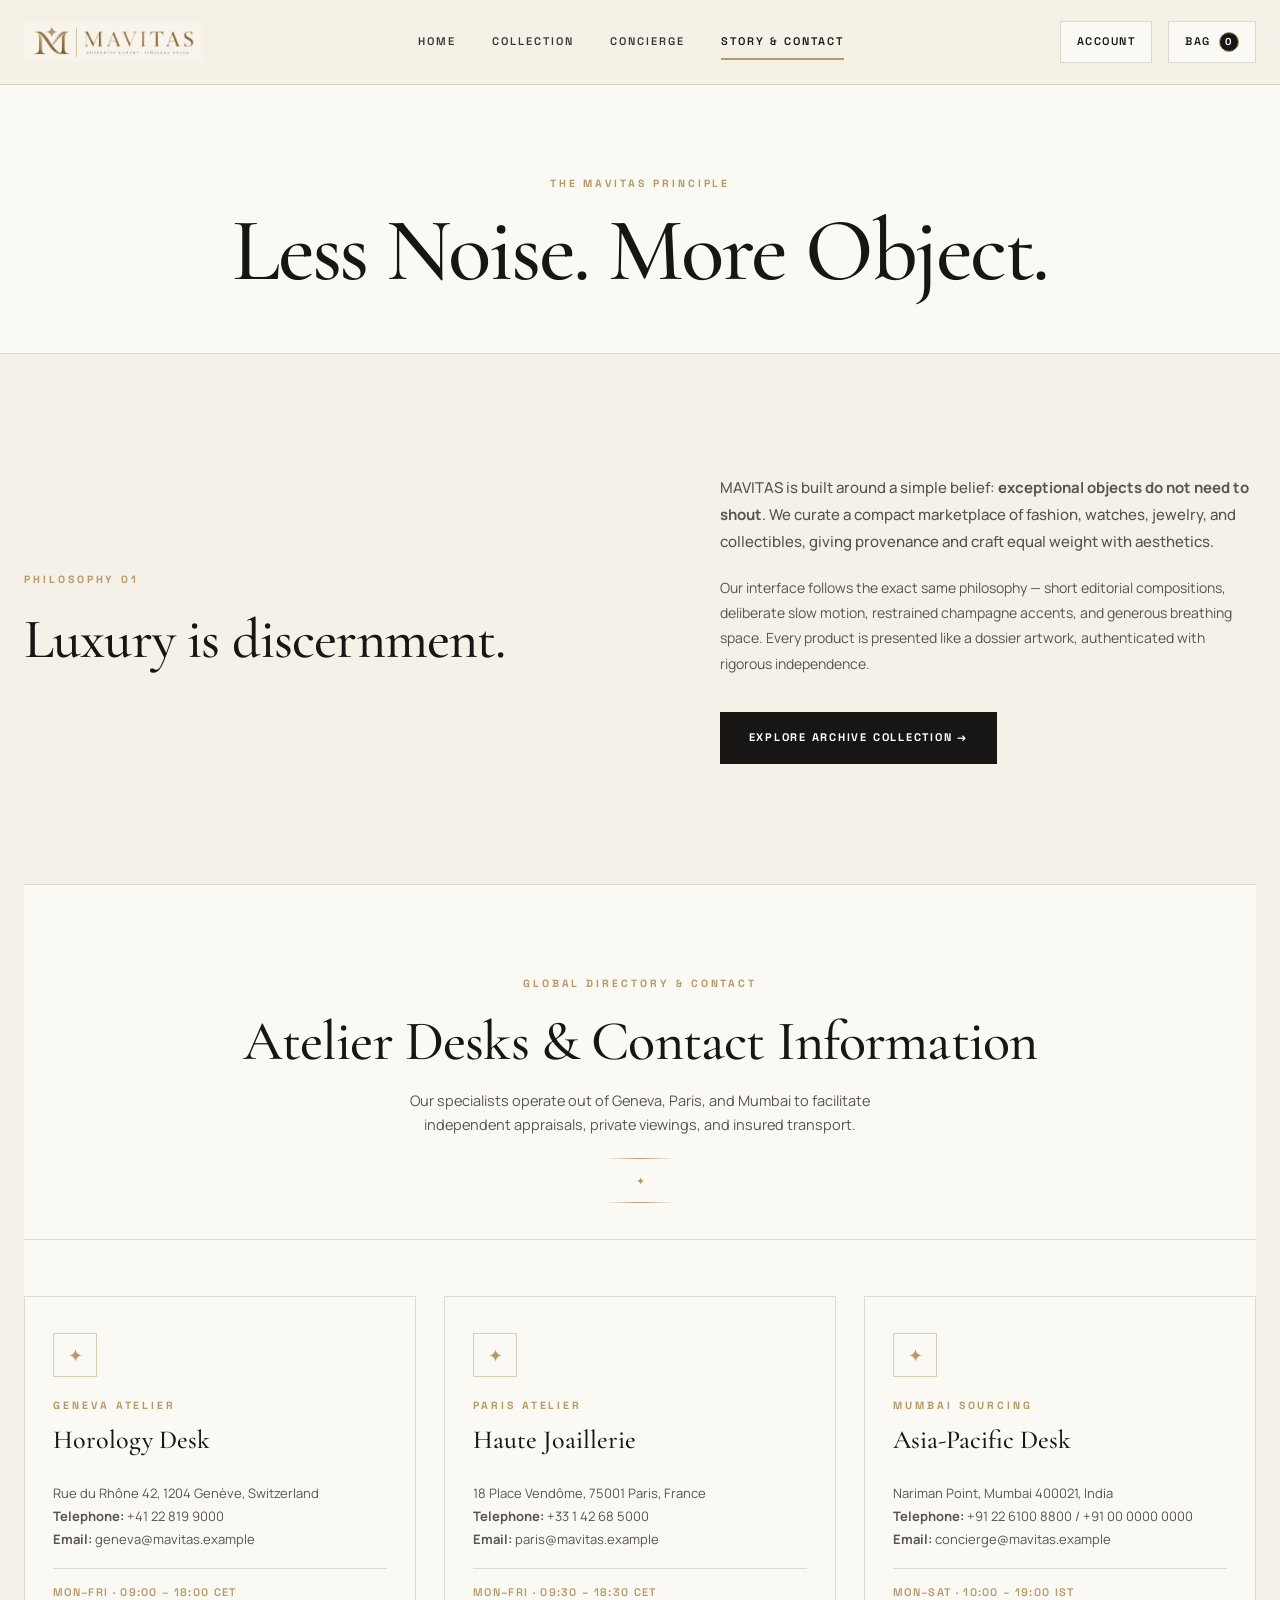
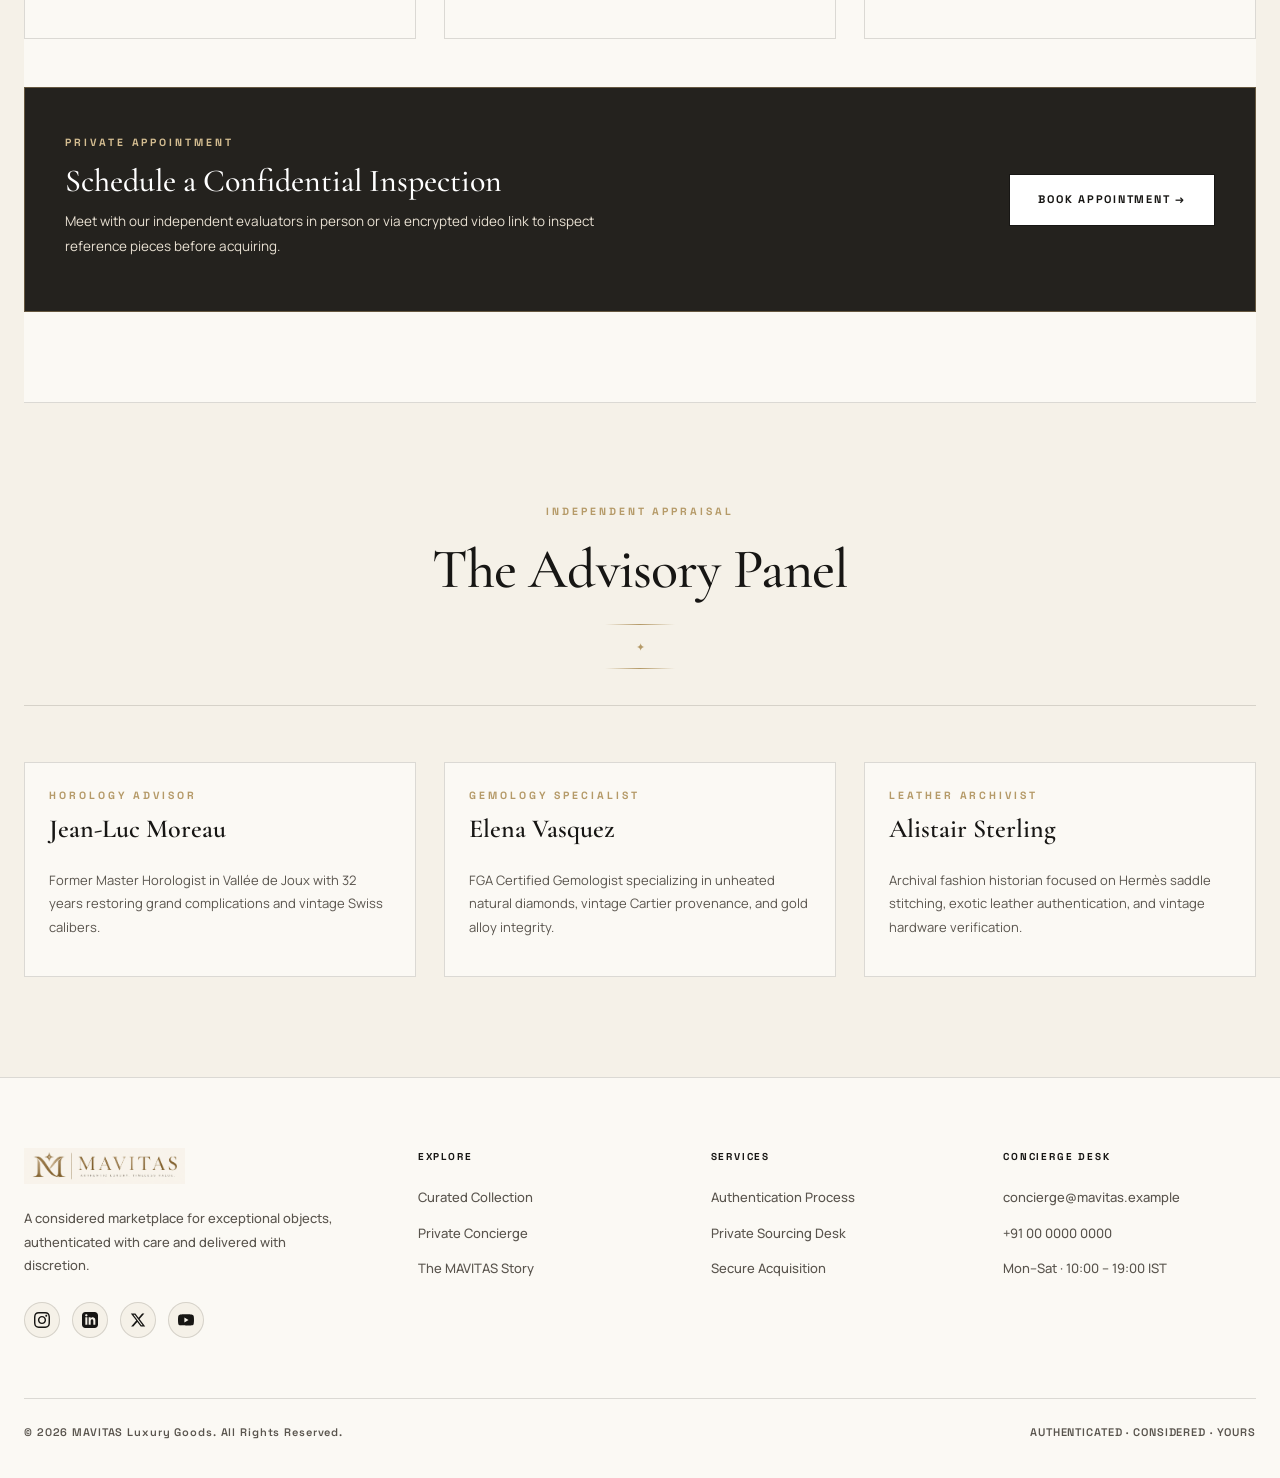
==== commit 6558850a: "logo" ====
--- a/about.html
+++ b/about.html
@@ -5,6 +5,8 @@
   <meta name="viewport" content="width=device-width, initial-scale=1">
   <title>The MAVITAS Story & Contact — Quiet Luxury Archive</title>
   <meta name="description" content="Learn about the MAVITAS principle and access our global atelier contact details in Geneva, Paris, and Mumbai.">
+  <link rel="icon" type="image/png" href="assets/images/favicon.png">
+  <link rel="apple-touch-icon" href="assets/images/favicon.png">
   <link rel="stylesheet" href="assets/css/style.css">
 </head>
 <body>
@@ -13,7 +15,7 @@
   <header>
     <div class="container nav">
       <a class="logo" href="index.html" aria-label="MAVITAS Home">
-        <img src="assets/images/logo.svg" alt="MAVITAS Logo">
+        <img src="assets/images/logo.png" alt="MAVITAS Logo">
       </a>
 
       <nav class="menu" aria-label="Main Navigation">
@@ -169,7 +171,7 @@
     <div class="container footer-grid">
       <div class="footer-brand">
         <a class="logo" href="index.html">
-          <img src="assets/images/logo-wordmark.svg" alt="MAVITAS Wordmark" style="height: 22px;">
+          <img src="assets/images/logo.png" alt="MAVITAS Logo" style="height: 36px;">
         </a>
         <p>
           A considered marketplace for exceptional objects, authenticated with care and delivered with discretion.
--- a/assets/css/style.css
+++ b/assets/css/style.css
@@ -108,9 +108,12 @@
   color: var(--text-main);
 }
 
-.logo svg {
-  height: 38px;
+.logo svg,
+.logo img {
+  height: 40px;
+  max-height: 44px;
   width: auto;
+  object-fit: contain;
 }
 
 .menu {
@@ -207,10 +210,7 @@
   text-transform: uppercase;
   letter-spacing: 0.28em;
   color: var(--accent-champagne);
-  display: block;
-  text-align: center;
-  margin-left: auto;
-  margin-right: auto;
+  display: inline-block;
   margin-bottom: 14px;
 }
 
@@ -225,14 +225,12 @@
   font-size: clamp(52px, 7vw, 100px);
   line-height: 1.05;
   letter-spacing: -0.025em;
-  text-align: center;
 }
 
 h2 {
   font-size: clamp(34px, 4.5vw, 56px);
   line-height: 1.2;
   letter-spacing: -0.015em;
-  text-align: center;
 }
 
 h3 {
@@ -245,12 +243,11 @@
   color: var(--text-secondary);
   font-size: 15px;
   line-height: 1.8;
-  margin: 24px auto 0 auto;
+  margin: 24px 0 0 0;
   font-weight: 500;
-  text-align: center;
-}
-
-/* Section Header — Beautiful Center Alignment & Symmetry */
+}
+
+/* Section Header — Intelligent Split (Left Title / Right Button) or Centered Layout */
 .section-head {
   display: flex;
   flex-direction: column;
@@ -264,6 +261,14 @@
   width: 100%;
 }
 
+.section-head:not(.split) .eyebrow,
+.section-head:not(.split) h2,
+.section-head:not(.split) p {
+  text-align: center;
+  margin-left: auto;
+  margin-right: auto;
+}
+
 .section-head > div,
 .section-head-info {
   display: flex;
@@ -277,7 +282,6 @@
 .section-head h2 {
   max-width: 820px;
   margin: 0 auto;
-  text-align: center;
 }
 
 .section-head p {
@@ -286,10 +290,10 @@
   color: var(--text-secondary);
   font-size: 15px;
   line-height: 1.7;
-  text-align: center;
-}
-
-.section-head .link {
+}
+
+.section-head .link,
+.section-head .btn {
   margin-top: 18px;
   display: inline-flex;
   align-items: center;
@@ -319,6 +323,75 @@
   line-height: 1;
 }
 
+/* ==========================================================================
+   Split Header Layout: Left Title/Eyebrow + Right Action Button/Link
+   ========================================================================== */
+.section-head.split,
+.section-head:has(.link),
+.section-head:has(.btn) {
+  flex-direction: row;
+  align-items: flex-end;
+  justify-content: space-between;
+  text-align: left;
+  flex-wrap: wrap;
+  gap: 24px;
+}
+
+.section-head.split .section-head-info,
+.section-head:has(.link) .section-head-info,
+.section-head:has(.btn) .section-head-info,
+.section-head.split > div:not(.section-head-divider),
+.section-head:has(.link) > div:not(.section-head-divider),
+.section-head:has(.btn) > div:not(.section-head-divider) {
+  display: flex;
+  flex-direction: column;
+  align-items: flex-start;
+  justify-content: flex-start;
+  text-align: left;
+  width: auto;
+  flex: 1;
+}
+
+.section-head.split .eyebrow,
+.section-head:has(.link) .eyebrow,
+.section-head:has(.btn) .eyebrow {
+  margin-left: 0;
+  margin-right: 0;
+  text-align: left;
+  display: block;
+  margin-bottom: 10px;
+}
+
+.section-head.split h2,
+.section-head:has(.link) h2,
+.section-head:has(.btn) h2 {
+  margin: 0;
+  text-align: left;
+}
+
+.section-head.split p,
+.section-head:has(.link) p,
+.section-head:has(.btn) p {
+  margin: 10px 0 0 0;
+  text-align: left;
+}
+
+.section-head.split .link,
+.section-head:has(.link) .link,
+.section-head.split .btn,
+.section-head:has(.btn) .btn {
+  margin-top: 0;
+  margin-left: auto;
+  align-self: flex-end;
+  white-space: nowrap;
+}
+
+.section-head.split .section-head-divider,
+.section-head:has(.link) .section-head-divider,
+.section-head:has(.btn) .section-head-divider {
+  display: none;
+}
+
 /* Buttons & Links */
 .btn {
   display: inline-flex;
@@ -401,6 +474,28 @@
   display: flex;
   flex-direction: column;
   justify-content: center;
+  align-items: flex-start;
+  text-align: left;
+}
+
+.hero-copy .eyebrow {
+  text-align: left;
+  margin-left: 0;
+  margin-right: 0;
+  margin-bottom: 12px;
+}
+
+.hero-copy h1,
+.hero-copy h2,
+.hero-copy h3 {
+  text-align: left;
+  margin: 0;
+}
+
+.hero-copy p.lead,
+.hero-copy p {
+  text-align: left;
+  margin: 16px 0 0 0;
 }
 
 .hero-brand-mark {
@@ -422,8 +517,9 @@
 .hero-actions {
   display: flex;
   gap: 16px;
-  margin-top: 40px;
-  align-items: center;
+  margin-top: 36px;
+  align-items: center;
+  justify-content: flex-start;
   flex-wrap: wrap;
 }
 
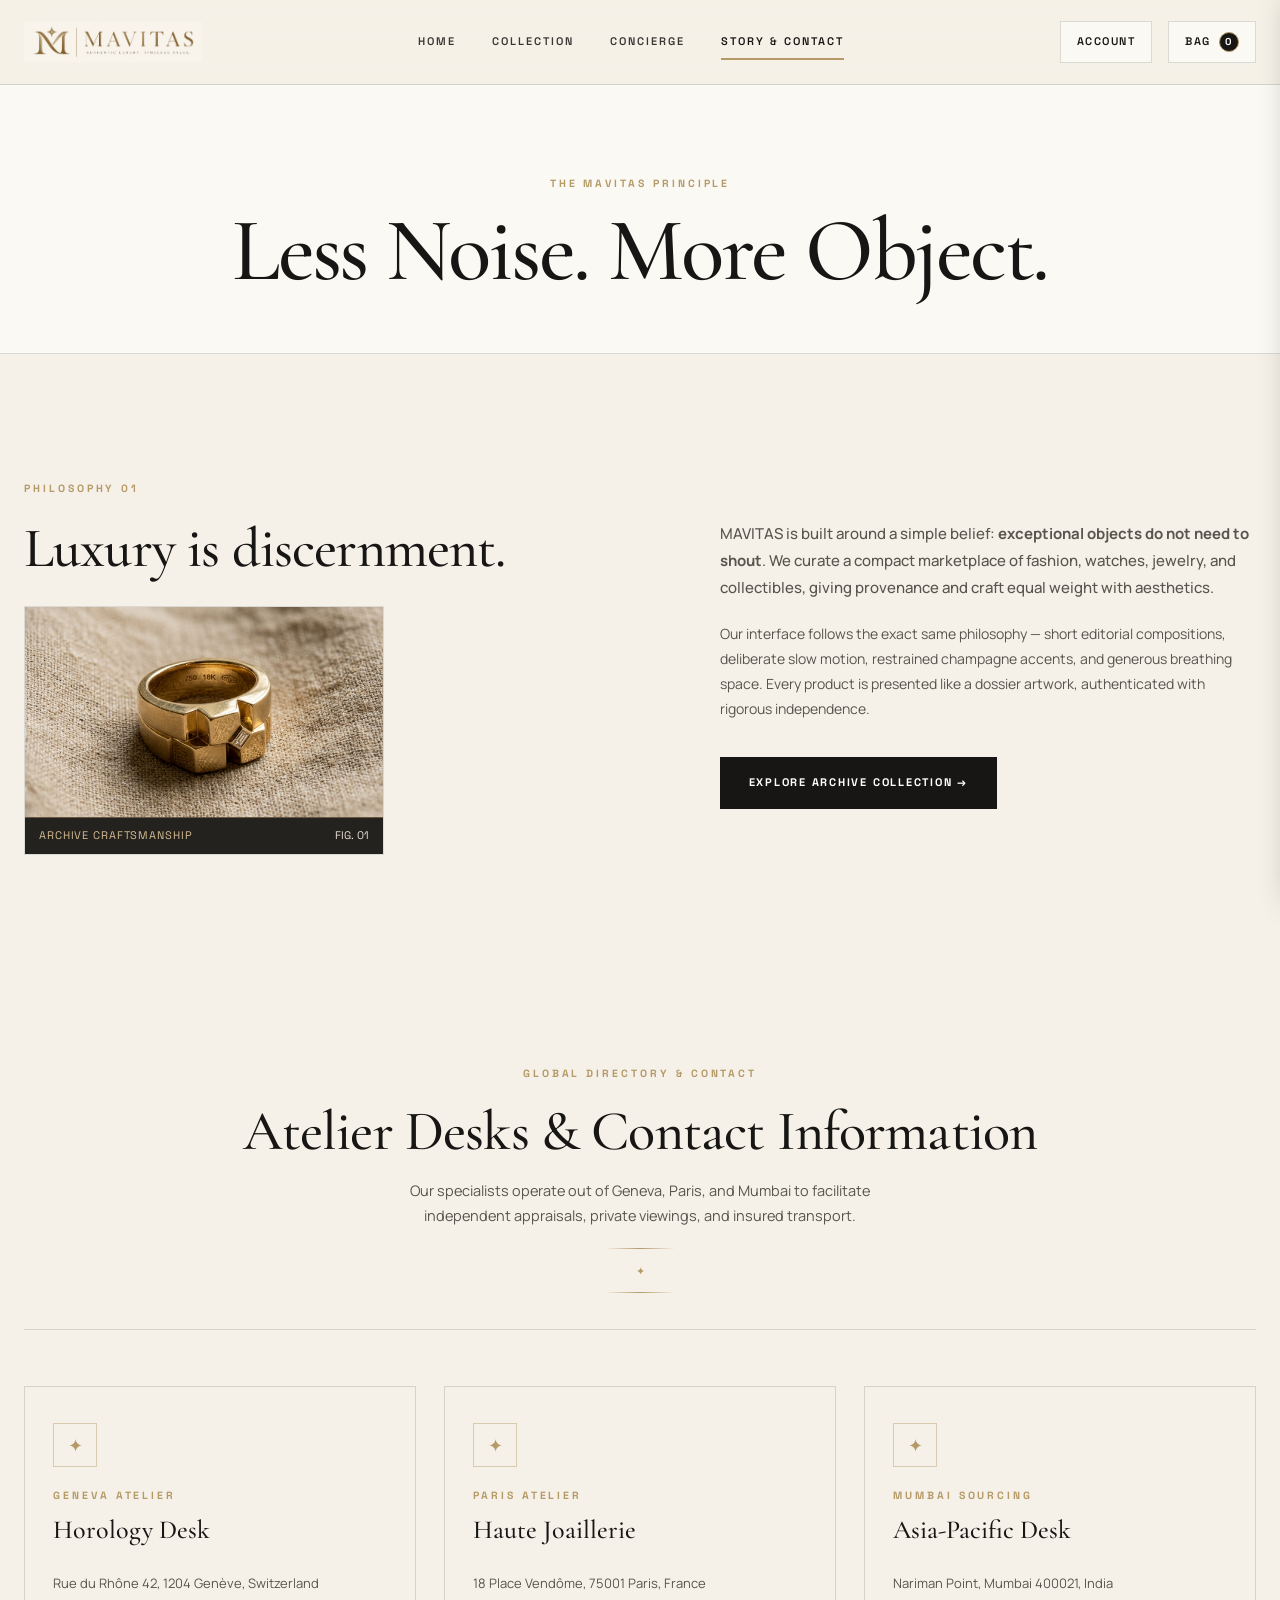
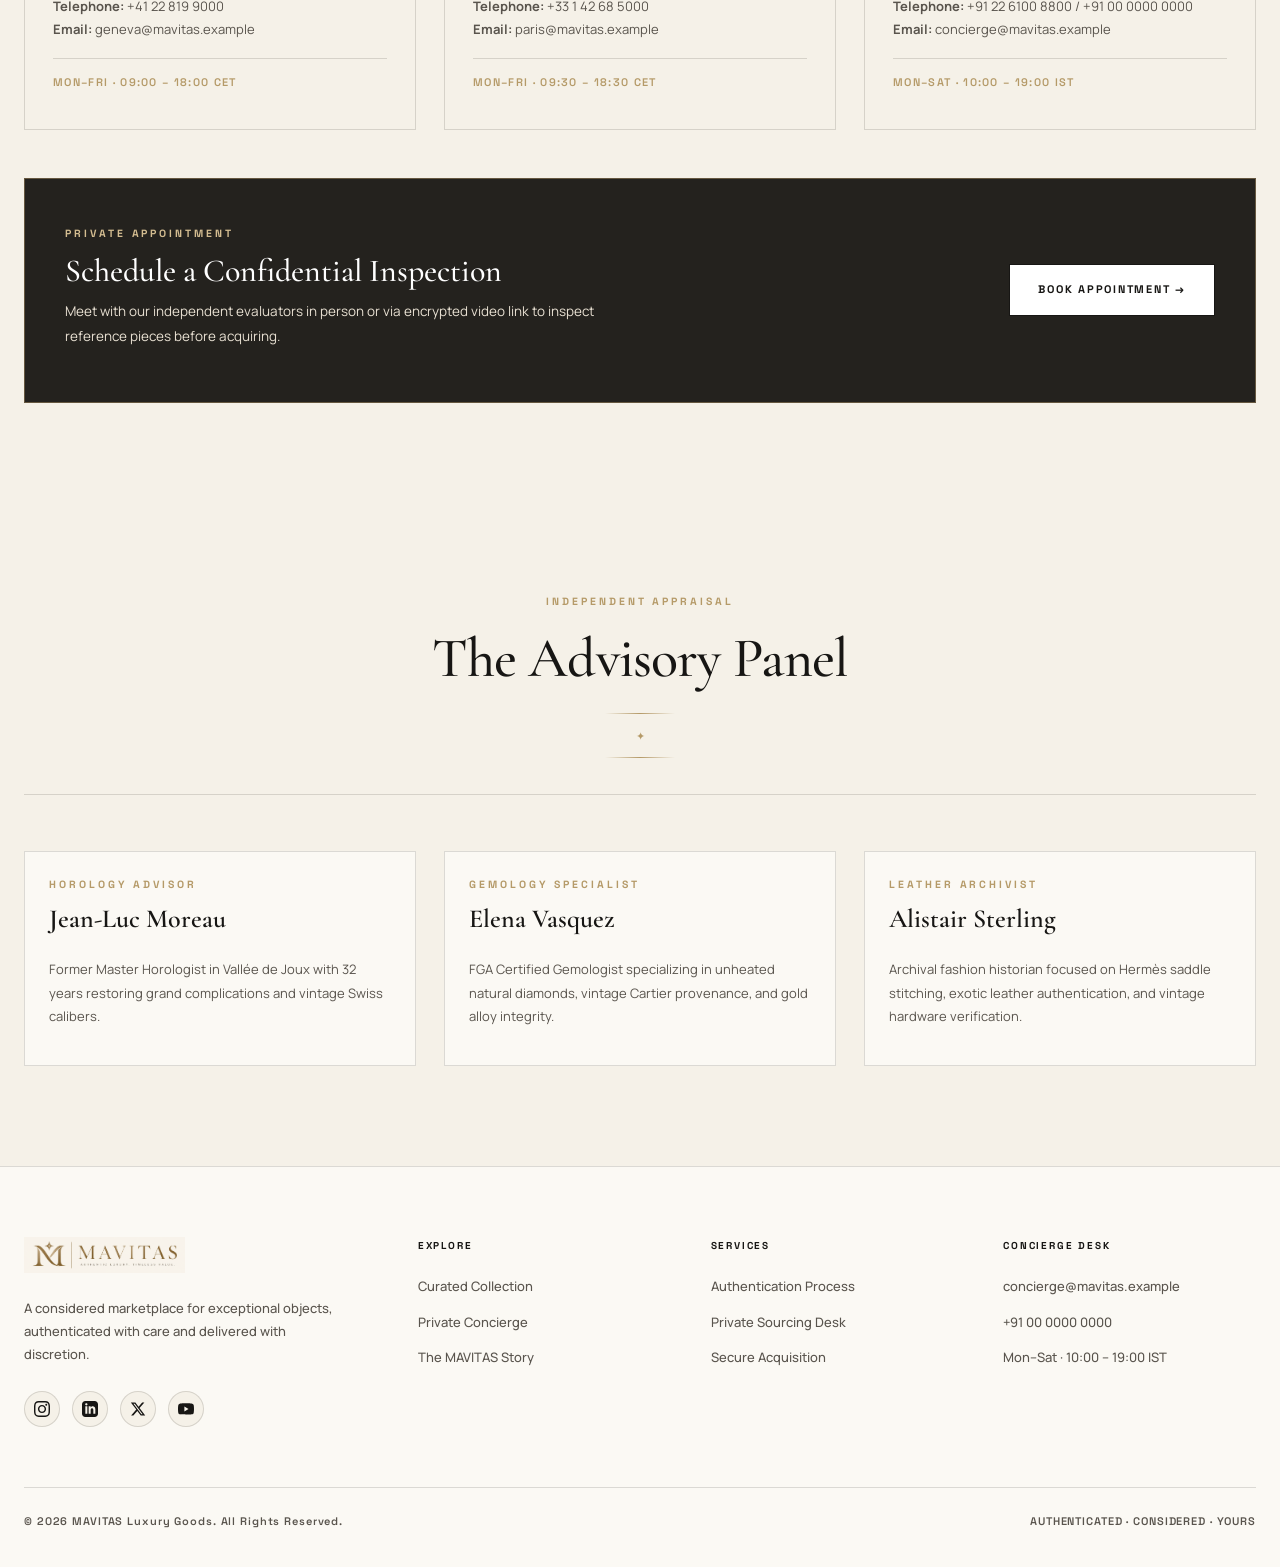
==== commit 2c448f2d: "intFixes" ====
--- a/about.html
+++ b/about.html
@@ -29,8 +29,34 @@
         <a class="icon-btn" href="login.html">Account</a>
         <a class="icon-btn cart-trigger" href="checkout.html">Bag <span class="cart-count">0</span></a>
       </div>
+
+      <button class="mobile-menu-btn" id="mobileMenuBtn" aria-label="Open Navigation Menu">
+        <span></span>
+        <span></span>
+        <span></span>
+      </button>
     </div>
   </header>
+
+  <!-- Mobile Navigation Drawer -->
+  <div class="mobile-menu-overlay" id="mobileMenuOverlay"></div>
+  <div class="mobile-menu-drawer" id="mobileMenuDrawer" aria-label="Mobile Navigation Menu">
+    <div class="mobile-menu-header">
+      <a class="logo" href="index.html">
+        <img src="assets/images/logo.png" alt="MAVITAS Logo" style="height: 32px;">
+      </a>
+      <button class="mobile-menu-close" id="mobileMenuClose" aria-label="Close Menu">✕</button>
+    </div>
+    <nav class="mobile-menu-links">
+      <a href="index.html">Home</a>
+      <a href="collection.html">Collection</a>
+      <a href="concierge.html">Concierge</a>
+      <a href="about.html" class="active">Story & Contact</a>
+      <div class="mobile-menu-divider"></div>
+      <a href="login.html" class="mobile-action-link"><span>✦ Account</span></a>
+      <a href="checkout.html" class="mobile-action-link cart-trigger"><span>✦ Bag</span> <span class="cart-count">0</span></a>
+    </nav>
+  </div>
 
   <main>
     <!-- Page Hero Section -->
@@ -47,10 +73,17 @@
         <div>
           <span class="eyebrow" style="margin-bottom:16px;">PHILOSOPHY 01</span>
           <h2>Luxury is discernment.</h2>
+          <div style="margin-top: 24px; position: relative; overflow: hidden; border: 1px solid var(--border-line); max-width: 360px; background: var(--bg-paper);">
+            <img src="assets/images/sculptural_gold_ring.jpg" alt="Sculptural Gold Ring & Fine Craftsmanship" style="width: 100%; height: 210px; object-fit: cover; display: block;" loading="lazy">
+            <div style="padding: 8px 14px; background: var(--accent-espresso); color: #FFFFFF; display: flex; align-items: center; justify-content: space-between; border-top: 1px solid var(--border-champagne);">
+              <span style="font-family: var(--font-label); font-size: 11px; letter-spacing: 0.08em; text-transform: uppercase; color: var(--accent-champagne-light);">ARCHIVE CRAFTSMANSHIP</span>
+              <span style="font-family: var(--font-label); font-size: 11px; color: var(--bg-secondary);">FIG. 01</span>
+            </div>
+          </div>
         </div>
 
         <div>
-          <p class="lead" style="margin-top:0; text-align:left;">
+          <p class="lead" style="margin-top:0;">
             MAVITAS is built around a simple belief: <strong>exceptional objects do not need to shout</strong>. We curate a compact marketplace of fashion, watches, jewelry, and collectibles, giving provenance and craft equal weight with aesthetics.
           </p>
           <p style="color: var(--text-secondary); line-height: 1.8; margin-top: 20px;">
@@ -64,7 +97,7 @@
     </section>
 
     <!-- Section 2: NEW - Global Contact Information & Atelier Desks -->
-    <section class="section container" style="background: var(--bg-paper); border-top: 1px solid var(--border-line); border-bottom: 1px solid var(--border-line); padding: 90px 0;">
+    <section class="section container" style="padding: 90px 0;">
       <div class="section-head">
         <span class="eyebrow">GLOBAL DIRECTORY & CONTACT</span>
         <h2>Atelier Desks & Contact Information</h2>
--- a/assets/css/style.css
+++ b/assets/css/style.css
@@ -200,6 +200,157 @@
 }
 
 /* ==========================================================================
+   Mobile Navigation & Hamburger Drawer
+   ========================================================================== */
+.mobile-menu-btn {
+  display: none;
+  flex-direction: column;
+  justify-content: center;
+  align-items: center;
+  gap: 5px;
+  width: 44px;
+  height: 44px;
+  background: var(--bg-paper);
+  border: 1px solid var(--border-line);
+  cursor: pointer;
+  padding: 0;
+  border-radius: 2px;
+  transition: border-color var(--transition-fast), background-color var(--transition-fast);
+}
+
+.mobile-menu-btn span {
+  display: block;
+  width: 22px;
+  height: 2px;
+  background-color: var(--text-main);
+  transition: transform 0.3s ease, opacity 0.3s ease;
+}
+
+.mobile-menu-btn:hover {
+  border-color: var(--accent-champagne);
+  background: #FFFFFF;
+}
+
+.mobile-menu-overlay {
+  position: fixed;
+  top: 0;
+  left: 0;
+  width: 100vw;
+  height: 100vh;
+  background: rgba(23, 22, 20, 0.6);
+  backdrop-filter: blur(8px);
+  -webkit-backdrop-filter: blur(8px);
+  z-index: 998;
+  opacity: 0;
+  visibility: hidden;
+  transition: opacity 0.4s ease, visibility 0.4s ease;
+}
+
+.mobile-menu-overlay.active {
+  opacity: 1;
+  visibility: visible;
+}
+
+.mobile-menu-drawer {
+  position: fixed;
+  top: 0;
+  right: -340px;
+  width: 320px;
+  max-width: 88vw;
+  height: 100vh;
+  background: var(--bg-primary);
+  z-index: 999;
+  box-shadow: -10px 0 30px rgba(0, 0, 0, 0.25);
+  display: flex;
+  flex-direction: column;
+  padding: 24px;
+  transition: right 0.4s cubic-bezier(0.16, 1, 0.3, 1);
+  overflow-y: auto;
+  border-left: 1px solid var(--border-line);
+}
+
+.mobile-menu-drawer.active {
+  right: 0;
+}
+
+.mobile-menu-header {
+  display: flex;
+  align-items: center;
+  justify-content: space-between;
+  padding-bottom: 18px;
+  border-bottom: 1px solid var(--border-line);
+  margin-bottom: 24px;
+}
+
+.mobile-menu-close {
+  width: 38px;
+  height: 38px;
+  background: var(--bg-paper);
+  border: 1px solid var(--border-line);
+  color: var(--text-main);
+  font-size: 16px;
+  font-family: var(--font-sans);
+  cursor: pointer;
+  display: flex;
+  align-items: center;
+  justify-content: center;
+  border-radius: 2px;
+  transition: border-color 0.2s ease, color 0.2s ease;
+}
+
+.mobile-menu-close:hover {
+  border-color: var(--accent-champagne);
+  color: var(--accent-champagne);
+}
+
+.mobile-menu-links {
+  display: flex;
+  flex-direction: column;
+  gap: 12px;
+}
+
+.mobile-menu-links a {
+  font-family: var(--font-label);
+  font-size: 12px;
+  font-weight: 700;
+  letter-spacing: 0.16em;
+  text-transform: uppercase;
+  color: var(--text-main);
+  padding: 14px 16px;
+  background: var(--bg-paper);
+  border: 1px solid var(--border-line);
+  border-radius: 2px;
+  display: flex;
+  align-items: center;
+  justify-content: space-between;
+  transition: background-color 0.2s ease, border-color 0.2s ease, color 0.2s ease;
+}
+
+.mobile-menu-links a:hover,
+.mobile-menu-links a.active {
+  border-color: var(--accent-champagne);
+  color: var(--accent-champagne);
+  background: #FFFFFF;
+}
+
+.mobile-menu-divider {
+  height: 1px;
+  background: var(--border-line);
+  margin: 8px 0;
+}
+
+.mobile-action-link {
+  background: var(--accent-espresso) !important;
+  color: #FFFFFF !important;
+  border-color: var(--accent-champagne) !important;
+}
+
+.mobile-action-link:hover {
+  background: var(--text-main) !important;
+  color: var(--accent-champagne-light) !important;
+}
+
+/* ==========================================================================
    Typography & Center-Aligned Section Headings
    ========================================================================== */
 
@@ -523,6 +674,12 @@
   flex-wrap: wrap;
 }
 
+.hero-actions .btn {
+  min-width: 240px;
+  justify-content: center;
+  text-align: center;
+}
+
 .hero-frame {
   position: relative;
   height: min(620px, 75vh);
@@ -816,7 +973,7 @@
 
 /* Journal Cards */
 .journal-card {
-  background: var(--bg-paper);
+  background: transparent;
   border: 1px solid var(--border-line);
   padding: 36px 30px;
   display: flex;
@@ -893,13 +1050,18 @@
 
 /* Contact Info Cards */
 .contact-card {
-  background: var(--bg-paper);
+  background: transparent;
   border: 1px solid var(--border-line);
   padding: 36px 28px;
   display: flex;
   flex-direction: column;
   height: 100%;
   justify-content: space-between;
+}
+
+.card.transparent,
+.card.transparent .card-body {
+  background: transparent !important;
 }
 
 .contact-card-icon {
@@ -1580,7 +1742,15 @@
 
 @media (max-width: 900px) {
   .menu {
-    display: none;
+    display: none !important;
+  }
+
+  .actions {
+    display: none !important;
+  }
+
+  .mobile-menu-btn {
+    display: flex !important;
   }
 
   .hero-editorial {
@@ -1616,9 +1786,178 @@
   .custom-cursor {
     display: none !important;
   }
+
+  /* Split Header Vertical Center Alignment on Mobile */
+  .section-head.split,
+  .section-head:has(.link),
+  .section-head:has(.btn) {
+    flex-direction: column;
+    align-items: center;
+    justify-content: center;
+    text-align: center;
+    gap: 12px;
+  }
+
+  .section-head.split .section-head-info,
+  .section-head:has(.link) .section-head-info,
+  .section-head:has(.btn) .section-head-info,
+  .section-head.split > div:not(.section-head-divider),
+  .section-head:has(.link) > div:not(.section-head-divider),
+  .section-head:has(.btn) > div:not(.section-head-divider) {
+    width: 100%;
+    flex: none;
+    align-items: center;
+    justify-content: center;
+    text-align: center;
+  }
+
+  .section-head.split .eyebrow,
+  .section-head:has(.link) .eyebrow,
+  .section-head:has(.btn) .eyebrow,
+  .section-head.split h2,
+  .section-head:has(.link) h2,
+  .section-head:has(.btn) h2,
+  .section-head.split p,
+  .section-head:has(.link) p,
+  .section-head:has(.btn) p {
+    text-align: center;
+    margin-left: auto;
+    margin-right: auto;
+  }
+
+  .section-head.split .link,
+  .section-head:has(.link) .link,
+  .section-head.split .btn,
+  .section-head:has(.btn) .btn {
+    margin-left: auto;
+    margin-right: auto;
+    align-self: center;
+    margin-top: 6px;
+  }
+
+  .section-head h2,
+  .hero-copy h1,
+  .hero-copy h2 {
+    word-break: break-word;
+    overflow-wrap: break-word;
+  }
+
+  /* Contact Page & Concierge Section Center Alignment on Mobile & Tab Views */
+  .contact-card {
+    align-items: center !important;
+    text-align: center !important;
+  }
+
+  .contact-card .eyebrow,
+  .contact-card h3,
+  .contact-card p,
+  .contact-card .verified-tag {
+    text-align: center !important;
+    margin-left: auto !important;
+    margin-right: auto !important;
+    justify-content: center !important;
+  }
+
+  .contact-card-icon {
+    margin-left: auto !important;
+    margin-right: auto !important;
+  }
+
+  .hero-editorial {
+    text-align: center !important;
+  }
+
+  .hero-editorial > div {
+    display: flex;
+    flex-direction: column;
+    align-items: center !important;
+    justify-content: center !important;
+    text-align: center !important;
+  }
+
+  .hero-editorial .eyebrow,
+  .hero-editorial h2,
+  .hero-editorial p,
+  .hero-editorial .lead {
+    text-align: center !important;
+    margin-left: auto !important;
+    margin-right: auto !important;
+  }
+
+  .hero-editorial div > div[style*="max-width: 360px"],
+  .hero-editorial div > div[style*="max-width:360px"] {
+    margin-left: auto !important;
+    margin-right: auto !important;
+  }
+
+  .card-body {
+    align-items: center !important;
+    text-align: center !important;
+  }
+
+  .card-body .eyebrow,
+  .card-body .card-title,
+  .card-body p {
+    text-align: center !important;
+    margin-left: auto !important;
+    margin-right: auto !important;
+  }
+
+  .form-box-editorial {
+    width: 100%;
+    margin-left: auto !important;
+    margin-right: auto !important;
+    text-align: center !important;
+  }
+
+  .form-box-editorial .field {
+    text-align: center !important;
+  }
+
+  .form-box-editorial label {
+    text-align: center !important;
+    display: block !important;
+  }
+
+  .form-box-editorial input,
+  .form-box-editorial textarea {
+    text-align: center !important;
+  }
+
+  section.container > div[style*="background: var(--accent-espresso)"],
+  section.container > div[style*="background:var(--accent-espresso)"] {
+    flex-direction: column !important;
+    text-align: center !important;
+    align-items: center !important;
+    justify-content: center !important;
+  }
+
+  section.container > div[style*="background: var(--accent-espresso)"] p,
+  section.container > div[style*="background:var(--accent-espresso)"] p,
+  section.container > div[style*="background: var(--accent-espresso)"] h3,
+  section.container > div[style*="background:var(--accent-espresso)"] h3 {
+    margin-left: auto !important;
+    margin-right: auto !important;
+    text-align: center !important;
+  }
 }
 
 @media (max-width: 580px) {
+  .container {
+    width: calc(100% - 32px);
+  }
+
+  .hero-actions {
+    width: 100%;
+    flex-direction: column;
+    align-items: stretch;
+  }
+
+  .hero-actions .btn {
+    width: 100%;
+    min-width: 100%;
+  }
+
   .auth-pipeline, .footer-grid {
     grid-template-columns: 1fr;
   }
@@ -1626,4 +1965,52 @@
   .confirmation-container {
     padding: 40px 24px;
   }
-}
+
+  .back-to-top {
+    bottom: 20px;
+    right: 20px;
+    width: 40px;
+    height: 40px;
+    font-size: 16px;
+  }
+}
+
+/* ==========================================================================
+   Back to Top Button
+   ========================================================================== */
+.back-to-top {
+  position: fixed;
+  bottom: 32px;
+  right: 32px;
+  z-index: 900;
+  width: 44px;
+  height: 44px;
+  background: var(--bg-paper);
+  border: 1px solid var(--border-line);
+  color: var(--text-main);
+  font-family: var(--font-sans);
+  font-size: 18px;
+  font-weight: 500;
+  cursor: pointer;
+  display: flex;
+  align-items: center;
+  justify-content: center;
+  box-shadow: 0 4px 20px rgba(0, 0, 0, 0.08);
+  opacity: 0;
+  visibility: hidden;
+  transform: translateY(16px);
+  transition: opacity 0.35s ease, visibility 0.35s ease, transform 0.35s cubic-bezier(0.16, 1, 0.3, 1), border-color 0.25s ease, background-color 0.25s ease;
+}
+
+.back-to-top.visible {
+  opacity: 1;
+  visibility: visible;
+  transform: translateY(0);
+}
+
+.back-to-top:hover {
+  border-color: var(--accent-champagne);
+  background: var(--accent-espresso);
+  color: var(--accent-champagne-light);
+  box-shadow: 0 6px 24px rgba(0, 0, 0, 0.15);
+}
